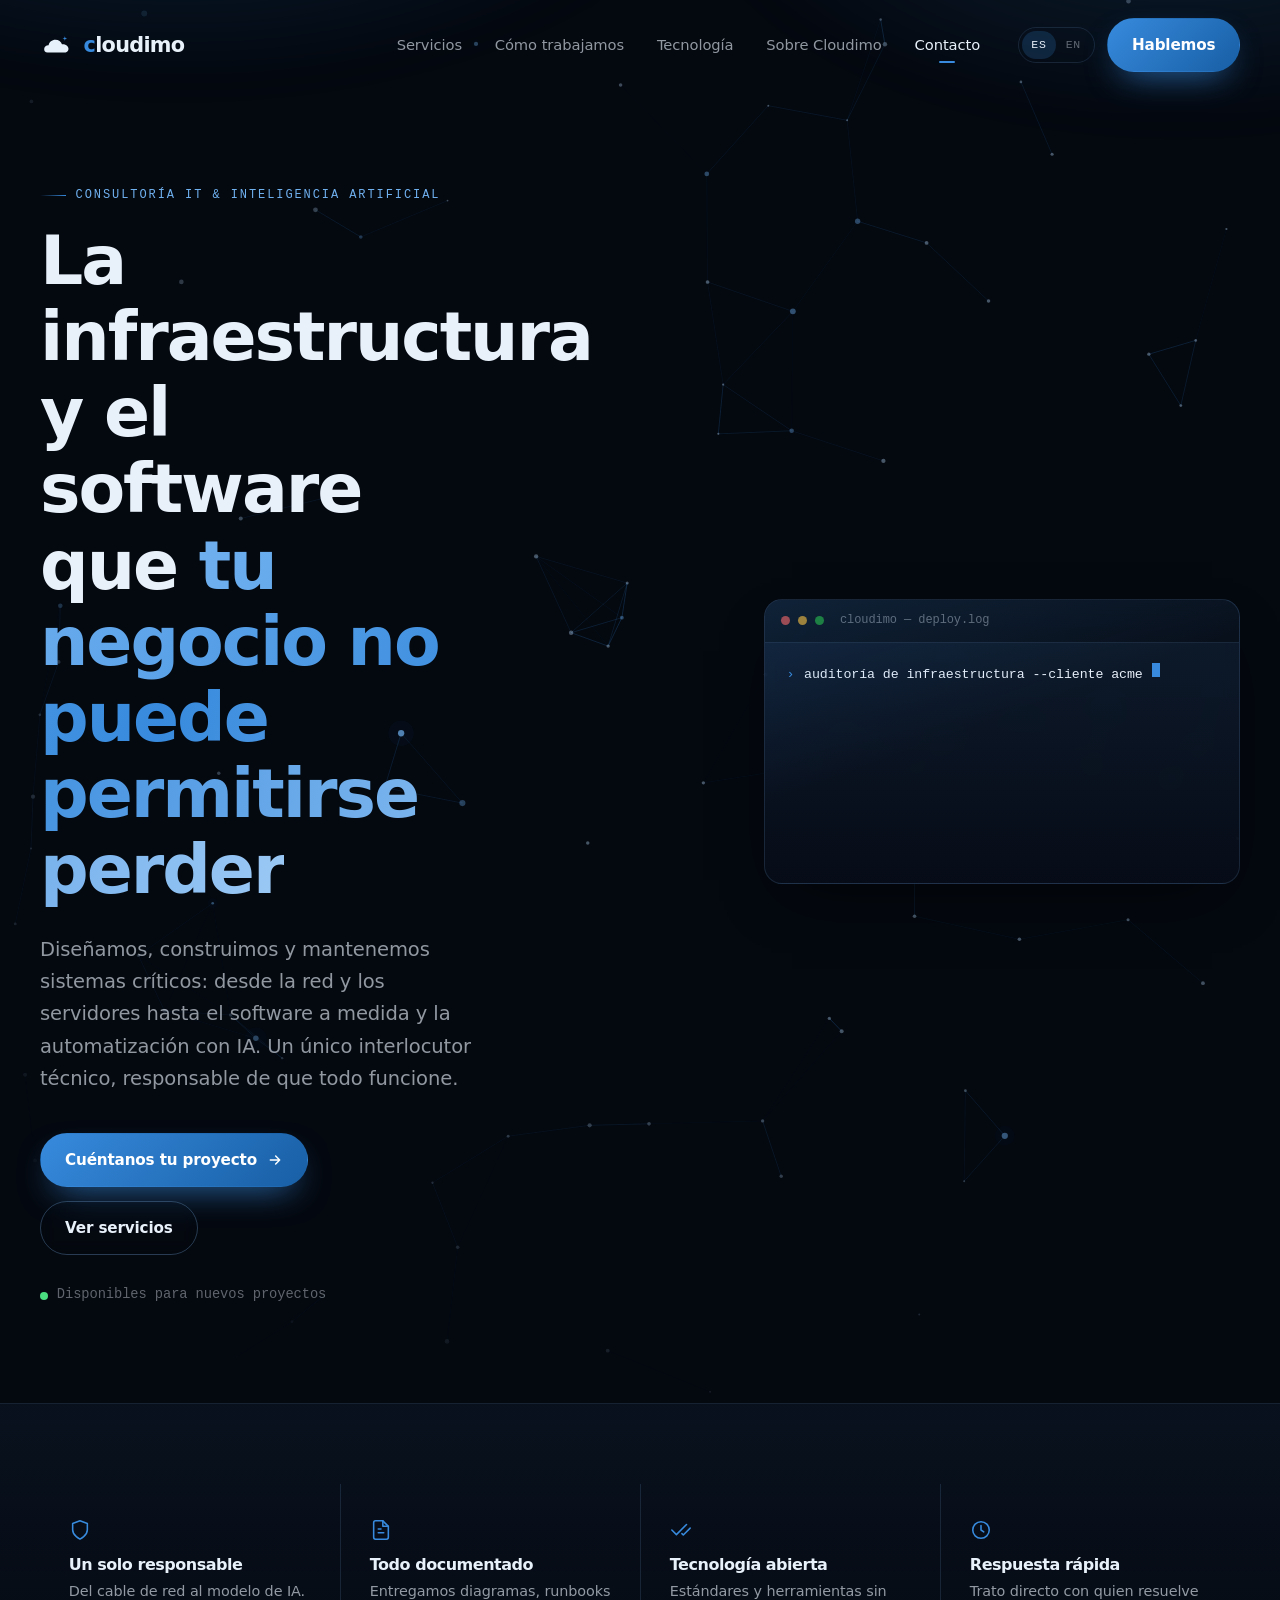
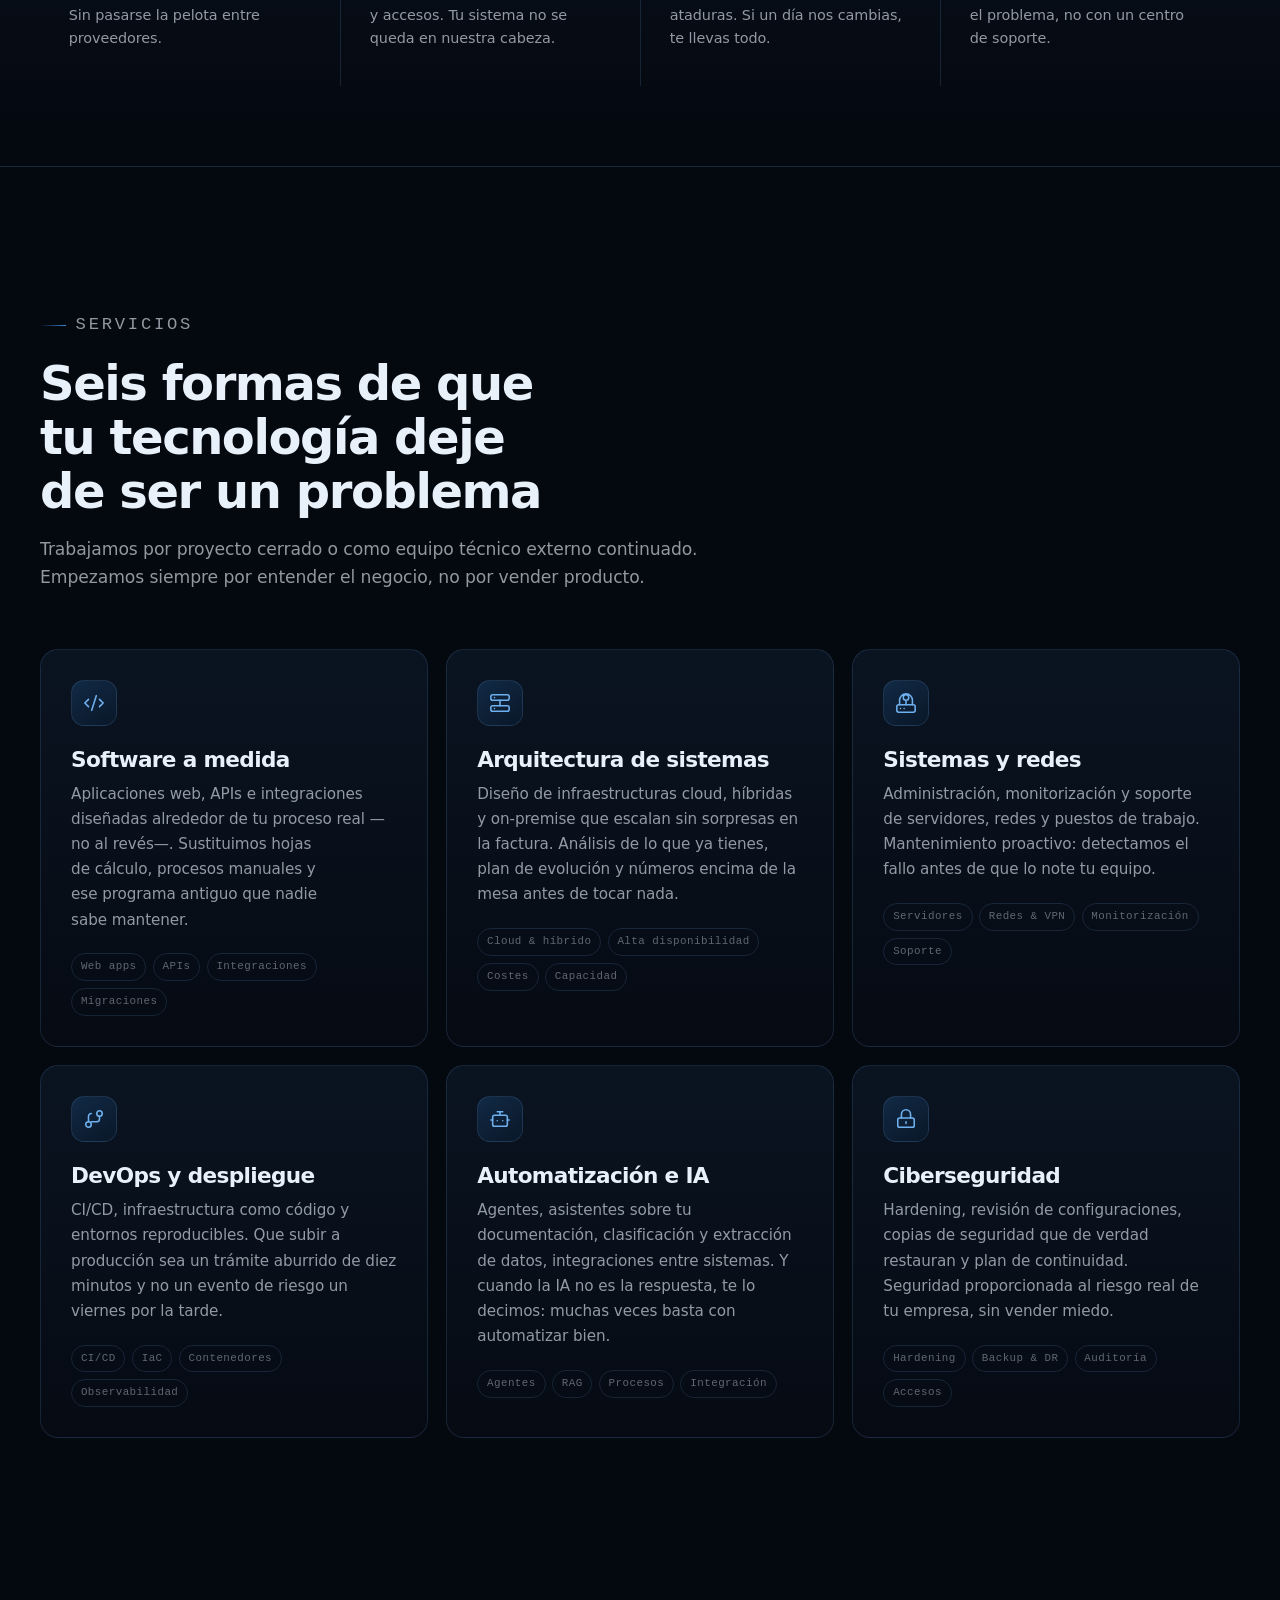
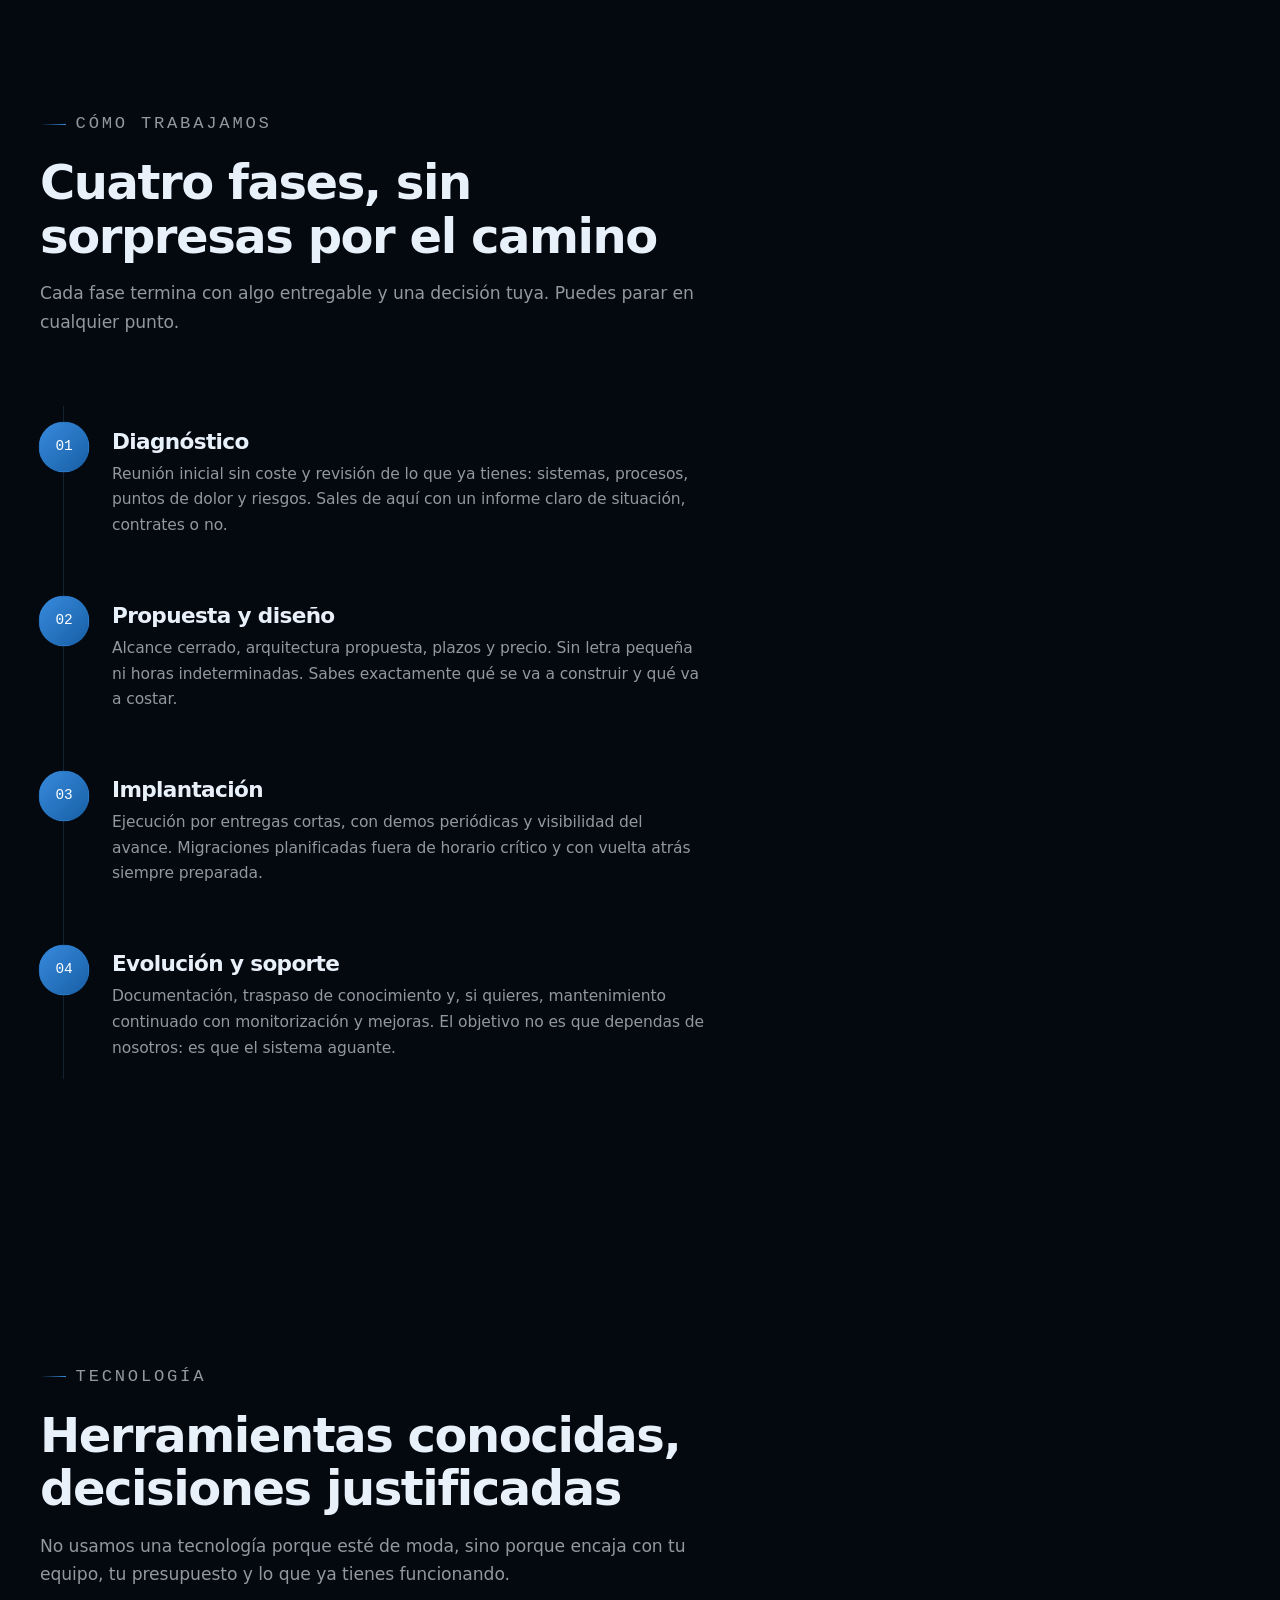
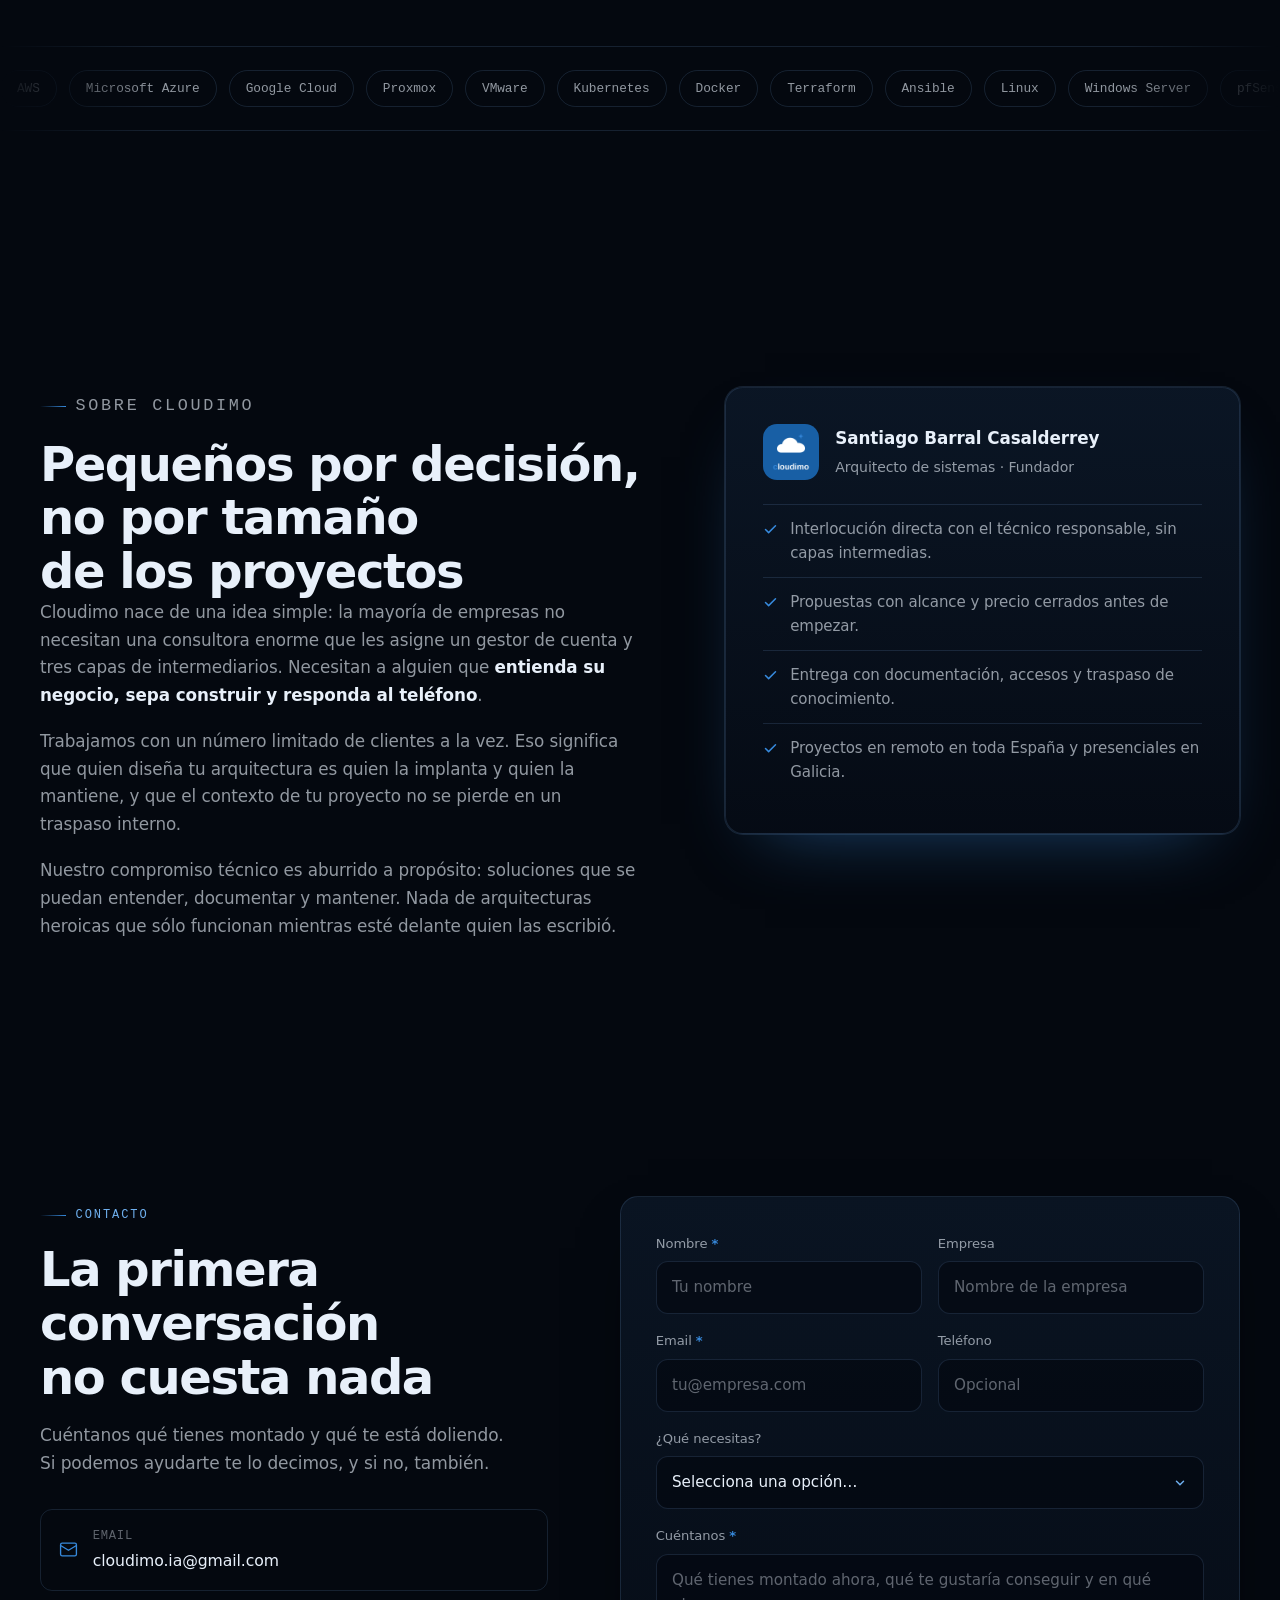
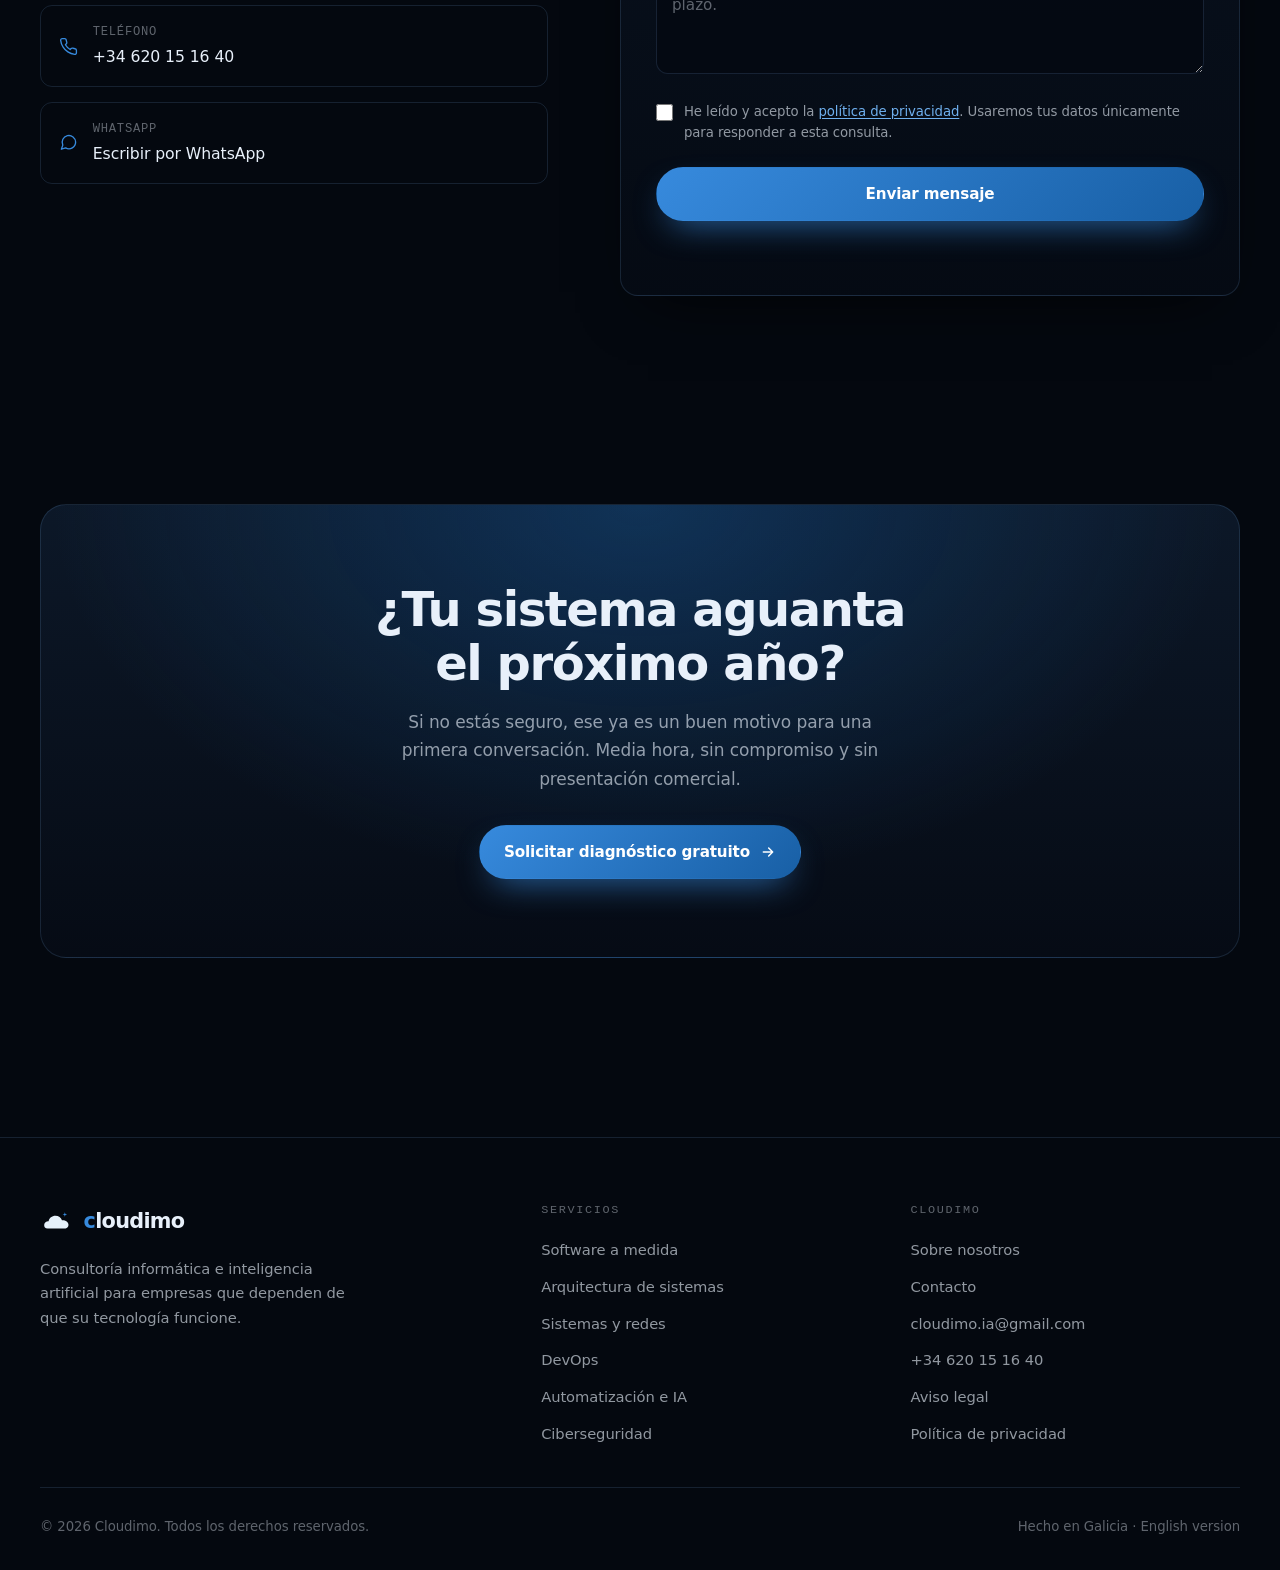
==== index.html @ f9970c46 "Sitio web de Cloudimo" ====
<!DOCTYPE html>
<html lang="es">
<head>
<meta charset="utf-8">
<meta name="viewport" content="width=device-width, initial-scale=1">
<title>Cloudimo — Consultoría IT e Inteligencia Artificial</title>
<meta name="description" content="Consultoría informática e IA: software a medida, arquitectura de sistemas, DevOps, mantenimiento de sistemas y redes, automatización y ciberseguridad. Proyectos llave en mano para empresas.">
<meta name="author" content="Cloudimo">
<meta name="theme-color" content="#04080F">
<link rel="canonical" href="https://cloudimo.es/">
<link rel="alternate" hreflang="es" href="https://cloudimo.es/">
<link rel="alternate" hreflang="en" href="https://cloudimo.es/en/">
<link rel="alternate" hreflang="x-default" href="https://cloudimo.es/">

<meta property="og:type" content="website">
<meta property="og:locale" content="es_ES">
<meta property="og:site_name" content="Cloudimo">
<meta property="og:title" content="Cloudimo — Consultoría IT e Inteligencia Artificial">
<meta property="og:description" content="Software a medida, arquitectura de sistemas, DevOps, redes, automatización con IA y ciberseguridad para empresas.">
<meta property="og:url" content="https://cloudimo.es/">
<meta property="og:image" content="https://cloudimo.es/assets/brand/png/cloudimo_badge_azul_1024.png">
<meta name="twitter:card" content="summary_large_image">

<link rel="icon" href="/favicon.ico" sizes="any">
<link rel="icon" href="/assets/brand/svg/cloudimo_icono_nube.svg" type="image/svg+xml">
<link rel="apple-touch-icon" href="/apple-touch-icon.png">
<link rel="manifest" href="/site.webmanifest">
<link rel="stylesheet" href="/assets/css/styles.css">
<script src="/assets/js/main.js" defer></script>

<script type="application/ld+json">
{
  "@context": "https://schema.org",
  "@type": "ProfessionalService",
  "name": "Cloudimo",
  "description": "Consultoría informática e inteligencia artificial: software a medida, arquitectura de sistemas, DevOps, mantenimiento de sistemas y redes, automatización y ciberseguridad.",
  "url": "https://cloudimo.es/",
  "logo": "https://cloudimo.es/assets/brand/png/cloudimo_badge_azul_1024.png",
  "image": "https://cloudimo.es/assets/brand/png/cloudimo_badge_azul_1024.png",
  "email": "cloudimo.ia@gmail.com",
  "telephone": "+34620151640",
  "areaServed": "ES",
  "availableLanguage": ["es", "en"],
  "founder": {
    "@type": "Person",
    "name": "Santiago Barral Casalderrey",
    "jobTitle": "Arquitecto de sistemas"
  },
  "knowsAbout": [
    "Arquitectura de sistemas", "Desarrollo de software a medida", "DevOps",
    "Administración de sistemas y redes", "Inteligencia artificial aplicada",
    "Automatización de procesos", "Ciberseguridad"
  ]
}
</script>
</head>

<body>
<a class="skip-link" href="#main">Saltar al contenido</a>

<header class="site-header">
  <div class="shell">
    <a class="brand" href="/" aria-label="Cloudimo — inicio">
      <span class="brand__mark" aria-hidden="true">
        <svg viewBox="-15 -25 130 90" xmlns="http://www.w3.org/2000/svg">
          <path d="M14,50 C5,50 0,43 1,35 C2,27 10,21 18,22 C20,10 31,1 44,1 C56,1 66,8 69,18 C82,17 94,25 94,36 C94,45 86,50 76,50 Z" fill="#E6F1FB"/>
          <polygon points="80,-13 82.12,-6.12 89,-4 82.12,-1.88 80,5 77.88,-1.88 71,-4 77.88,-6.12" fill="#378ADD"/>
        </svg>
      </span>
      <span class="brand__word"><span>c</span>loudimo</span>
    </a>

    <nav class="nav" id="nav" aria-label="Navegación principal">
      <ul class="nav__list">
        <li><a class="nav__link" href="#servicios">Servicios</a></li>
        <li><a class="nav__link" href="#proceso">Cómo trabajamos</a></li>
        <li><a class="nav__link" href="#tecnologia">Tecnología</a></li>
        <li><a class="nav__link" href="#sobre">Sobre Cloudimo</a></li>
        <li><a class="nav__link" href="#contacto">Contacto</a></li>
      </ul>
    </nav>

    <div class="header-actions">
      <div class="lang-switch" aria-label="Idioma">
        <a href="/" aria-current="true" hreflang="es">ES</a>
        <a href="/en/" hreflang="en">EN</a>
      </div>
      <a class="btn btn--primary" href="#contacto">Hablemos</a>
      <button class="nav-toggle" type="button" aria-expanded="false" aria-controls="nav" aria-label="Abrir menú">
        <span></span><span></span><span></span>
      </button>
    </div>
  </div>
</header>

<main id="main">

  <!-- ================= HERO ================= -->
  <section class="hero">
    <canvas class="hero__canvas" aria-hidden="true"></canvas>
    <div class="shell hero__grid">
      <div class="hero__copy reveal">
        <p class="eyebrow">Consultoría IT &amp; Inteligencia Artificial</p>
        <h1>La infraestructura y el software que <span class="grad">tu negocio no puede permitirse perder</span></h1>
        <p class="hero__lead">
          Diseñamos, construimos y mantenemos sistemas críticos: desde la red y los
          servidores hasta el software a medida y la automatización con IA. Un único
          interlocutor técnico, responsable de que todo funcione.
        </p>
        <div class="hero__cta">
          <a class="btn btn--primary" href="#contacto">
            Cuéntanos tu proyecto
            <svg class="arw" width="16" height="16" viewBox="0 0 24 24" fill="none" stroke="currentColor" stroke-width="2.2" stroke-linecap="round" stroke-linejoin="round" aria-hidden="true"><path d="M5 12h14M13 6l6 6-6 6"/></svg>
          </a>
          <a class="btn btn--ghost" href="#servicios">Ver servicios</a>
        </div>
        <p class="hero__note"><span class="pulse" aria-hidden="true"></span> Disponibles para nuevos proyectos</p>
      </div>

      <div class="console reveal" style="--d:140ms" aria-hidden="true">
        <div class="console__bar">
          <span class="console__dot"></span><span class="console__dot"></span><span class="console__dot"></span>
          <span class="console__title">cloudimo — deploy.log</span>
        </div>
        <div class="console__body"></div>
      </div>
      <template id="console-lines">
        <span data-type="cmd">auditoría de infraestructura --cliente acme</span>
        <span data-type="ok">27 incidencias detectadas · 9 críticas</span>
        <span data-type="cmd">terraform apply --entorno produccion</span>
        <span data-type="ok">infraestructura reproducible en 11 min</span>
        <span data-type="cmd">pipeline ci/cd + monitorización activa</span>
        <span data-type="ok">despliegues sin cortes de servicio</span>
        <span data-type="dim">backup verificado · alertas conectadas · documentado</span>
      </template>
    </div>
  </section>

  <!-- ================= BANDA DE VALOR ================= -->
  <section class="valuebar section--tight" aria-label="Cómo trabajamos">
    <div class="shell">
      <div class="valuebar__grid">
        <div class="valuebar__item reveal">
          <div class="valuebar__icon"><svg width="22" height="22" viewBox="0 0 24 24" fill="none" stroke="currentColor" stroke-width="1.7" stroke-linecap="round" stroke-linejoin="round" aria-hidden="true"><path d="M12 22s8-4 8-10V5l-8-3-8 3v7c0 6 8 10 8 10z"/></svg></div>
          <h3>Un solo responsable</h3>
          <p>Del cable de red al modelo de IA. Sin pasarse la pelota entre proveedores.</p>
        </div>
        <div class="valuebar__item reveal" style="--d:80ms">
          <div class="valuebar__icon"><svg width="22" height="22" viewBox="0 0 24 24" fill="none" stroke="currentColor" stroke-width="1.7" stroke-linecap="round" stroke-linejoin="round" aria-hidden="true"><path d="M14 2H6a2 2 0 0 0-2 2v16a2 2 0 0 0 2 2h12a2 2 0 0 0 2-2V8z"/><path d="M14 2v6h6M9 15h6M9 11h3"/></svg></div>
          <h3>Todo documentado</h3>
          <p>Entregamos diagramas, runbooks y accesos. Tu sistema no se queda en nuestra cabeza.</p>
        </div>
        <div class="valuebar__item reveal" style="--d:160ms">
          <div class="valuebar__icon"><svg width="22" height="22" viewBox="0 0 24 24" fill="none" stroke="currentColor" stroke-width="1.7" stroke-linecap="round" stroke-linejoin="round" aria-hidden="true"><path d="M18 6 7 17l-5-5"/><path d="m22 10-7.5 7.5L13 16"/></svg></div>
          <h3>Tecnología abierta</h3>
          <p>Estándares y herramientas sin ataduras. Si un día nos cambias, te llevas todo.</p>
        </div>
        <div class="valuebar__item reveal" style="--d:240ms">
          <div class="valuebar__icon"><svg width="22" height="22" viewBox="0 0 24 24" fill="none" stroke="currentColor" stroke-width="1.7" stroke-linecap="round" stroke-linejoin="round" aria-hidden="true"><circle cx="12" cy="12" r="9"/><path d="M12 7v5l3 2"/></svg></div>
          <h3>Respuesta rápida</h3>
          <p>Trato directo con quien resuelve el problema, no con un centro de soporte.</p>
        </div>
      </div>
    </div>
  </section>

  <!-- ================= SERVICIOS ================= -->
  <section class="section" id="servicios">
    <div class="shell">
      <div class="section-head reveal">
        <p class="eyebrow">Servicios</p>
        <h2>Seis formas de que tu tecnología deje de ser un problema</h2>
        <p>
          Trabajamos por proyecto cerrado o como equipo técnico externo continuado.
          Empezamos siempre por entender el negocio, no por vender producto.
        </p>
      </div>

      <div class="cards">
        <article class="card reveal">
          <div class="card__icon"><svg width="22" height="22" viewBox="0 0 24 24" fill="none" stroke="currentColor" stroke-width="1.7" stroke-linecap="round" stroke-linejoin="round" aria-hidden="true"><path d="m18 16 4-4-4-4M6 8l-4 4 4 4M14.5 4l-5 16"/></svg></div>
          <h3>Software a medida</h3>
          <p>
            Aplicaciones web, APIs e integraciones diseñadas alrededor de tu proceso real
            —no al revés—. Sustituimos hojas de cálculo, procesos manuales y ese programa
            antiguo que nadie sabe mantener.
          </p>
          <ul class="card__tags"><li>Web apps</li><li>APIs</li><li>Integraciones</li><li>Migraciones</li></ul>
        </article>

        <article class="card reveal" style="--d:70ms">
          <div class="card__icon"><svg width="22" height="22" viewBox="0 0 24 24" fill="none" stroke="currentColor" stroke-width="1.7" stroke-linecap="round" stroke-linejoin="round" aria-hidden="true"><rect x="2" y="3" width="20" height="6" rx="2"/><rect x="2" y="15" width="20" height="6" rx="2"/><path d="M6 6h.01M6 18h.01M12 9v6"/></svg></div>
          <h3>Arquitectura de sistemas</h3>
          <p>
            Diseño de infraestructuras cloud, híbridas y on-premise que escalan sin
            sorpresas en la factura. Análisis de lo que ya tienes, plan de evolución y
            números encima de la mesa antes de tocar nada.
          </p>
          <ul class="card__tags"><li>Cloud &amp; híbrido</li><li>Alta disponibilidad</li><li>Costes</li><li>Capacidad</li></ul>
        </article>

        <article class="card reveal" style="--d:140ms">
          <div class="card__icon"><svg width="22" height="22" viewBox="0 0 24 24" fill="none" stroke="currentColor" stroke-width="1.7" stroke-linecap="round" stroke-linejoin="round" aria-hidden="true"><rect x="2" y="14" width="20" height="8" rx="2"/><path d="M6 18h.01M10 18h.01"/><path d="M12 14V9m0 0a3 3 0 1 0 0-6 3 3 0 0 0 0 6zM5 14V9a7 7 0 0 1 14 0v5"/></svg></div>
          <h3>Sistemas y redes</h3>
          <p>
            Administración, monitorización y soporte de servidores, redes y puestos de
            trabajo. Mantenimiento proactivo: detectamos el fallo antes de que lo note
            tu equipo.
          </p>
          <ul class="card__tags"><li>Servidores</li><li>Redes &amp; VPN</li><li>Monitorización</li><li>Soporte</li></ul>
        </article>

        <article class="card reveal" style="--d:210ms">
          <div class="card__icon"><svg width="22" height="22" viewBox="0 0 24 24" fill="none" stroke="currentColor" stroke-width="1.7" stroke-linecap="round" stroke-linejoin="round" aria-hidden="true"><circle cx="18" cy="6" r="3"/><circle cx="6" cy="18" r="3"/><path d="M18 9v3a3 3 0 0 1-3 3H9M6 15V9a3 3 0 0 1 3-3"/></svg></div>
          <h3>DevOps y despliegue</h3>
          <p>
            CI/CD, infraestructura como código y entornos reproducibles. Que subir a
            producción sea un trámite aburrido de diez minutos y no un evento de riesgo
            un viernes por la tarde.
          </p>
          <ul class="card__tags"><li>CI/CD</li><li>IaC</li><li>Contenedores</li><li>Observabilidad</li></ul>
        </article>

        <article class="card reveal" style="--d:280ms">
          <div class="card__icon"><svg width="22" height="22" viewBox="0 0 24 24" fill="none" stroke="currentColor" stroke-width="1.7" stroke-linecap="round" stroke-linejoin="round" aria-hidden="true"><rect x="4" y="8" width="16" height="12" rx="2"/><path d="M12 8V4M9 4h6M9 14h.01M15 14h.01M2 13h2M20 13h2"/></svg></div>
          <h3>Automatización e IA</h3>
          <p>
            Agentes, asistentes sobre tu documentación, clasificación y extracción de
            datos, integraciones entre sistemas. Y cuando la IA no es la respuesta, te lo
            decimos: muchas veces basta con automatizar bien.
          </p>
          <ul class="card__tags"><li>Agentes</li><li>RAG</li><li>Procesos</li><li>Integración</li></ul>
        </article>

        <article class="card reveal" style="--d:350ms">
          <div class="card__icon"><svg width="22" height="22" viewBox="0 0 24 24" fill="none" stroke="currentColor" stroke-width="1.7" stroke-linecap="round" stroke-linejoin="round" aria-hidden="true"><rect x="3" y="11" width="18" height="10" rx="2"/><path d="M7 11V7a5 5 0 0 1 10 0v4M12 15v2"/></svg></div>
          <h3>Ciberseguridad</h3>
          <p>
            Hardening, revisión de configuraciones, copias de seguridad que de verdad
            restauran y plan de continuidad. Seguridad proporcionada al riesgo real de tu
            empresa, sin vender miedo.
          </p>
          <ul class="card__tags"><li>Hardening</li><li>Backup &amp; DR</li><li>Auditoría</li><li>Accesos</li></ul>
        </article>
      </div>
    </div>
  </section>

  <!-- ================= PROCESO ================= -->
  <section class="section" id="proceso">
    <div class="shell">
      <div class="section-head reveal">
        <p class="eyebrow">Cómo trabajamos</p>
        <h2>Cuatro fases, sin sorpresas por el camino</h2>
        <p>Cada fase termina con algo entregable y una decisión tuya. Puedes parar en cualquier punto.</p>
      </div>

      <div class="process">
        <div class="process__line" aria-hidden="true"></div>

        <div class="step">
          <div class="step__num">01</div>
          <div class="step__body">
            <h3>Diagnóstico</h3>
            <p>
              Reunión inicial sin coste y revisión de lo que ya tienes: sistemas, procesos,
              puntos de dolor y riesgos. Sales de aquí con un informe claro de situación,
              contrates o no.
            </p>
          </div>
        </div>

        <div class="step">
          <div class="step__num">02</div>
          <div class="step__body">
            <h3>Propuesta y diseño</h3>
            <p>
              Alcance cerrado, arquitectura propuesta, plazos y precio. Sin letra pequeña
              ni horas indeterminadas. Sabes exactamente qué se va a construir y qué va
              a costar.
            </p>
          </div>
        </div>

        <div class="step">
          <div class="step__num">03</div>
          <div class="step__body">
            <h3>Implantación</h3>
            <p>
              Ejecución por entregas cortas, con demos periódicas y visibilidad del avance.
              Migraciones planificadas fuera de horario crítico y con vuelta atrás
              siempre preparada.
            </p>
          </div>
        </div>

        <div class="step">
          <div class="step__num">04</div>
          <div class="step__body">
            <h3>Evolución y soporte</h3>
            <p>
              Documentación, traspaso de conocimiento y, si quieres, mantenimiento continuado
              con monitorización y mejoras. El objetivo no es que dependas de nosotros: es
              que el sistema aguante.
            </p>
          </div>
        </div>
      </div>
    </div>
  </section>

  <!-- ================= TECNOLOGÍA ================= -->
  <section class="section" id="tecnologia">
    <div class="shell">
      <div class="section-head reveal">
        <p class="eyebrow">Tecnología</p>
        <h2>Herramientas conocidas, decisiones justificadas</h2>
        <p>
          No usamos una tecnología porque esté de moda, sino porque encaja con tu equipo,
          tu presupuesto y lo que ya tienes funcionando.
        </p>
      </div>
    </div>

    <div class="marquee reveal" aria-label="Tecnologías con las que trabajamos">
      <div class="marquee__track">
        <span class="marquee__item">AWS</span>
        <span class="marquee__item">Microsoft Azure</span>
        <span class="marquee__item">Google Cloud</span>
        <span class="marquee__item">Proxmox</span>
        <span class="marquee__item">VMware</span>
        <span class="marquee__item">Kubernetes</span>
        <span class="marquee__item">Docker</span>
        <span class="marquee__item">Terraform</span>
        <span class="marquee__item">Ansible</span>
        <span class="marquee__item">Linux</span>
        <span class="marquee__item">Windows Server</span>
        <span class="marquee__item">pfSense</span>
        <span class="marquee__item">Zabbix</span>
        <span class="marquee__item">Grafana</span>
        <span class="marquee__item">Prometheus</span>
        <span class="marquee__item">PostgreSQL</span>
        <span class="marquee__item">Python</span>
        <span class="marquee__item">TypeScript</span>
        <span class="marquee__item">Node.js</span>
        <span class="marquee__item">.NET</span>
        <span class="marquee__item">GitHub Actions</span>
        <span class="marquee__item">GitLab CI</span>
        <span class="marquee__item">Claude</span>
        <span class="marquee__item">n8n</span>
        <span class="marquee__item">Veeam</span>
      </div>
    </div>
  </section>

  <!-- ================= SOBRE ================= -->
  <section class="section" id="sobre">
    <div class="shell about__grid">
      <div class="about__body reveal">
        <p class="eyebrow">Sobre Cloudimo</p>
        <h2>Pequeños por decisión, no por tamaño de los proyectos</h2>
        <p>
          Cloudimo nace de una idea simple: la mayoría de empresas no necesitan una
          consultora enorme que les asigne un gestor de cuenta y tres capas de
          intermediarios. Necesitan a alguien que <strong>entienda su negocio, sepa
          construir y responda al teléfono</strong>.
        </p>
        <p>
          Trabajamos con un número limitado de clientes a la vez. Eso significa que quien
          diseña tu arquitectura es quien la implanta y quien la mantiene, y que el
          contexto de tu proyecto no se pierde en un traspaso interno.
        </p>
        <p>
          Nuestro compromiso técnico es aburrido a propósito: soluciones que se puedan
          entender, documentar y mantener. Nada de arquitecturas heroicas que sólo funcionan
          mientras esté delante quien las escribió.
        </p>
      </div>

      <aside class="about__panel reveal" style="--d:120ms">
        <div class="person">
          <img src="/assets/brand/png/cloudimo_badge_azul_1024.png" alt="" width="56" height="56" loading="lazy">
          <div>
            <strong>Santiago Barral Casalderrey</strong>
            <span>Arquitecto de sistemas · Fundador</span>
          </div>
        </div>
        <ul class="factlist">
          <li>
            <svg width="15" height="15" viewBox="0 0 24 24" fill="none" stroke="currentColor" stroke-width="2.4" stroke-linecap="round" stroke-linejoin="round" aria-hidden="true"><path d="M20 6 9 17l-5-5"/></svg>
            Interlocución directa con el técnico responsable, sin capas intermedias.
          </li>
          <li>
            <svg width="15" height="15" viewBox="0 0 24 24" fill="none" stroke="currentColor" stroke-width="2.4" stroke-linecap="round" stroke-linejoin="round" aria-hidden="true"><path d="M20 6 9 17l-5-5"/></svg>
            Propuestas con alcance y precio cerrados antes de empezar.
          </li>
          <li>
            <svg width="15" height="15" viewBox="0 0 24 24" fill="none" stroke="currentColor" stroke-width="2.4" stroke-linecap="round" stroke-linejoin="round" aria-hidden="true"><path d="M20 6 9 17l-5-5"/></svg>
            Entrega con documentación, accesos y traspaso de conocimiento.
          </li>
          <li>
            <svg width="15" height="15" viewBox="0 0 24 24" fill="none" stroke="currentColor" stroke-width="2.4" stroke-linecap="round" stroke-linejoin="round" aria-hidden="true"><path d="M20 6 9 17l-5-5"/></svg>
            Proyectos en remoto en toda España y presenciales en Galicia.
          </li>
        </ul>
      </aside>
    </div>
  </section>

  <!-- ================= CONTACTO ================= -->
  <section class="section" id="contacto">
    <div class="shell contact__grid">
      <div class="reveal">
        <p class="eyebrow">Contacto</p>
        <h2>La primera conversación no cuesta nada</h2>
        <p style="color:var(--text-muted); margin-top:1rem; max-width:44ch;">
          Cuéntanos qué tienes montado y qué te está doliendo. Si podemos ayudarte te lo
          decimos, y si no, también.
        </p>

        <div class="contact-direct">
          <a href="mailto:cloudimo.ia@gmail.com">
            <svg width="19" height="19" viewBox="0 0 24 24" fill="none" stroke="currentColor" stroke-width="1.7" stroke-linecap="round" stroke-linejoin="round" aria-hidden="true"><rect x="2" y="4" width="20" height="16" rx="2"/><path d="m2 7 10 6 10-6"/></svg>
            <div><span>Email</span><strong>cloudimo.ia@gmail.com</strong></div>
          </a>
          <a href="tel:+34620151640">
            <svg width="19" height="19" viewBox="0 0 24 24" fill="none" stroke="currentColor" stroke-width="1.7" stroke-linecap="round" stroke-linejoin="round" aria-hidden="true"><path d="M22 16.9v3a2 2 0 0 1-2.2 2 19.8 19.8 0 0 1-8.6-3.1 19.5 19.5 0 0 1-6-6A19.8 19.8 0 0 1 2.1 4.2 2 2 0 0 1 4.1 2h3a2 2 0 0 1 2 1.7c.1 1 .4 1.9.7 2.8a2 2 0 0 1-.5 2.1L8.1 9.8a16 16 0 0 0 6 6l1.2-1.2a2 2 0 0 1 2.1-.5c.9.3 1.8.6 2.8.7a2 2 0 0 1 1.8 2.1z"/></svg>
            <div><span>Teléfono</span><strong>+34 620 15 16 40</strong></div>
          </a>
          <a href="https://wa.me/34620151640" target="_blank" rel="noopener">
            <svg width="19" height="19" viewBox="0 0 24 24" fill="none" stroke="currentColor" stroke-width="1.7" stroke-linecap="round" stroke-linejoin="round" aria-hidden="true"><path d="M21 11.5a8.4 8.4 0 0 1-12.6 7.3L3 20.5l1.8-5.2A8.5 8.5 0 1 1 21 11.5z"/></svg>
            <div><span>WhatsApp</span><strong>Escribir por WhatsApp</strong></div>
          </a>
        </div>
      </div>

      <!-- Sustituye TU_ID_DE_FORMSPREE por el identificador de tu formulario -->
      <form class="form reveal" id="contact-form" style="--d:120ms"
            action="https://formspree.io/f/xyegkjjp" method="POST">
        <div class="form__row">
          <label class="field">
            <span>Nombre <b class="req">*</b></span>
            <input type="text" name="nombre" required autocomplete="name" placeholder="Tu nombre">
          </label>
          <label class="field">
            <span>Empresa</span>
            <input type="text" name="empresa" autocomplete="organization" placeholder="Nombre de la empresa">
          </label>
        </div>

        <div class="form__row">
          <label class="field">
            <span>Email <b class="req">*</b></span>
            <input type="email" name="email" required autocomplete="email" placeholder="tu@empresa.com">
          </label>
          <label class="field">
            <span>Teléfono</span>
            <input type="tel" name="telefono" autocomplete="tel" placeholder="Opcional">
          </label>
        </div>

        <label class="field">
          <span>¿Qué necesitas?</span>
          <select name="servicio">
            <option value="">Selecciona una opción…</option>
            <option>Software a medida</option>
            <option>Arquitectura de sistemas</option>
            <option>Mantenimiento de sistemas y redes</option>
            <option>DevOps y despliegue</option>
            <option>Automatización e IA</option>
            <option>Ciberseguridad</option>
            <option>Aún no lo tengo claro</option>
          </select>
        </label>

        <label class="field">
          <span>Cuéntanos <b class="req">*</b></span>
          <textarea name="mensaje" required placeholder="Qué tienes montado ahora, qué te gustaría conseguir y en qué plazo."></textarea>
        </label>

        <input class="hp" type="text" name="_gotcha" tabindex="-1" autocomplete="off" aria-hidden="true">

        <label class="consent">
          <input type="checkbox" name="consentimiento" required>
          <span>He leído y acepto la <a href="/legal/privacidad.html">política de privacidad</a>. Usaremos tus datos únicamente para responder a esta consulta.</span>
        </label>

        <button class="btn btn--primary btn--block" type="submit">Enviar mensaje</button>
        <p class="form__status" role="status" aria-live="polite"></p>
      </form>
    </div>
  </section>

  <!-- ================= CTA FINAL ================= -->
  <section class="section section--tight">
    <div class="shell">
      <div class="cta-band reveal">
        <h2>¿Tu sistema aguanta el próximo año?</h2>
        <p>
          Si no estás seguro, ese ya es un buen motivo para una primera conversación.
          Media hora, sin compromiso y sin presentación comercial.
        </p>
        <a class="btn btn--primary" href="#contacto">
          Solicitar diagnóstico gratuito
          <svg class="arw" width="16" height="16" viewBox="0 0 24 24" fill="none" stroke="currentColor" stroke-width="2.2" stroke-linecap="round" stroke-linejoin="round" aria-hidden="true"><path d="M5 12h14M13 6l6 6-6 6"/></svg>
        </a>
      </div>
    </div>
  </section>

</main>

<footer class="site-footer footer">
  <div class="shell">
    <div class="footer__grid">
      <div class="footer__about">
        <a class="brand" href="/">
          <span class="brand__mark" aria-hidden="true">
            <svg viewBox="-15 -25 130 90" xmlns="http://www.w3.org/2000/svg">
              <path d="M14,50 C5,50 0,43 1,35 C2,27 10,21 18,22 C20,10 31,1 44,1 C56,1 66,8 69,18 C82,17 94,25 94,36 C94,45 86,50 76,50 Z" fill="#E6F1FB"/>
              <polygon points="80,-13 82.12,-6.12 89,-4 82.12,-1.88 80,5 77.88,-1.88 71,-4 77.88,-6.12" fill="#378ADD"/>
            </svg>
          </span>
          <span class="brand__word"><span>c</span>loudimo</span>
        </a>
        <p>Consultoría informática e inteligencia artificial para empresas que dependen de que su tecnología funcione.</p>
      </div>

      <div>
        <h4>Servicios</h4>
        <ul class="footer__links">
          <li><a href="#servicios">Software a medida</a></li>
          <li><a href="#servicios">Arquitectura de sistemas</a></li>
          <li><a href="#servicios">Sistemas y redes</a></li>
          <li><a href="#servicios">DevOps</a></li>
          <li><a href="#servicios">Automatización e IA</a></li>
          <li><a href="#servicios">Ciberseguridad</a></li>
        </ul>
      </div>

      <div>
        <h4>Cloudimo</h4>
        <ul class="footer__links">
          <li><a href="#sobre">Sobre nosotros</a></li>
          <li><a href="#contacto">Contacto</a></li>
          <li><a href="mailto:cloudimo.ia@gmail.com">cloudimo.ia@gmail.com</a></li>
          <li><a href="tel:+34620151640">+34 620 15 16 40</a></li>
          <li><a href="/legal/aviso-legal.html">Aviso legal</a></li>
          <li><a href="/legal/privacidad.html">Política de privacidad</a></li>
        </ul>
      </div>
    </div>

    <div class="footer__bottom">
      <p>© <span data-year></span> Cloudimo. Todos los derechos reservados.</p>
      <p>Hecho en Galicia · <a href="/en/" hreflang="en">English version</a></p>
    </div>
  </div>
</footer>

<button class="to-top" type="button" aria-label="Volver arriba">
  <svg width="18" height="18" viewBox="0 0 24 24" fill="none" stroke="currentColor" stroke-width="2.2" stroke-linecap="round" stroke-linejoin="round" aria-hidden="true"><path d="M12 19V5M5 12l7-7 7 7"/></svg>
</button>

</body>
</html>
---- assets/css/styles.css ----
/* ==========================================================================
   Cloudimo — hoja de estilos principal
   Paleta de marca: #185FA5 (azul principal) · #378ADD (acento)
                    #E6F1FB (claro)          · #0B0B0B (tinta)
   ========================================================================== */

/* --- Reset --------------------------------------------------------------- */
*, *::before, *::after { box-sizing: border-box; }
* { margin: 0; }
html { -webkit-text-size-adjust: 100%; }
img, svg, video { display: block; max-width: 100%; height: auto; }
input, button, textarea, select { font: inherit; color: inherit; }
button { background: none; border: 0; cursor: pointer; }
a { color: inherit; text-decoration: none; }
ul, ol { list-style: none; padding: 0; }

/* --- Tokens -------------------------------------------------------------- */
:root {
  --brand:        #185FA5;
  --brand-deep:   #0F3F70;
  --accent:       #378ADD;
  --accent-soft:  #6FB0EF;
  --light:        #E6F1FB;

  --ink:          #04080F;
  --surface-1:    #070D18;
  --surface-2:    #0B1524;
  --surface-3:    #101F33;

  --text:         #E8F0FA;
  --text-muted:   rgba(232, 240, 250, 0.62);
  --text-faint:   rgba(232, 240, 250, 0.40);

  --line:         rgba(120, 170, 225, 0.16);
  --line-strong:  rgba(120, 170, 225, 0.32);

  --font-sans: "Segoe UI Variable Display", "Segoe UI", system-ui, -apple-system,
               "Inter", "Helvetica Neue", Arial, sans-serif;
  --font-mono: "Cascadia Code", "Cascadia Mono", ui-monospace, "SF Mono",
               Consolas, "Liberation Mono", monospace;

  --shell: 1200px;
  --gutter: clamp(1.25rem, 4vw, 2.5rem);
  --radius: 18px;
  --radius-sm: 12px;

  --ease: cubic-bezier(0.22, 1, 0.36, 1);
  --shadow: 0 24px 60px -28px rgba(0, 0, 0, 0.85);
  --glow: 0 0 0 1px var(--line), 0 30px 70px -40px rgba(55, 138, 221, 0.55);
}

/* --- Base ---------------------------------------------------------------- */
html { scroll-behavior: smooth; scroll-padding-top: 6rem; }

body {
  background: var(--ink);
  color: var(--text);
  font-family: var(--font-sans);
  font-size: clamp(1rem, 0.96rem + 0.2vw, 1.0625rem);
  line-height: 1.65;
  letter-spacing: -0.005em;
  -webkit-font-smoothing: antialiased;
  overflow-x: hidden;
}

/* Halo de fondo que acompaña a toda la página */
body::before {
  content: "";
  position: fixed;
  inset: -20% -10% auto -10%;
  height: 70vh;
  background:
    radial-gradient(50% 60% at 20% 0%, rgba(24, 95, 165, 0.30), transparent 70%),
    radial-gradient(45% 55% at 85% 10%, rgba(55, 138, 221, 0.18), transparent 70%);
  filter: blur(20px);
  pointer-events: none;
  z-index: 0;
}

h1, h2, h3, h4 { line-height: 1.12; letter-spacing: -0.03em; font-weight: 600; text-wrap: balance; }
h1 { font-size: clamp(2.4rem, 1.6rem + 3.6vw, 4.25rem); font-weight: 700; }
h2 { font-size: clamp(1.9rem, 1.4rem + 2.1vw, 3rem); }
h3 { font-size: clamp(1.15rem, 1.06rem + 0.4vw, 1.35rem); }
p  { text-wrap: pretty; }

::selection { background: var(--accent); color: #04080F; }

:focus-visible {
  outline: 2px solid var(--accent-soft);
  outline-offset: 3px;
  border-radius: 4px;
}

/* --- Utilidades de layout ------------------------------------------------ */
.shell {
  width: min(100% - var(--gutter) * 2, var(--shell));
  margin-inline: auto;
}

.section {
  position: relative;
  z-index: 1;
  padding-block: clamp(4.5rem, 3rem + 7vw, 8rem);
}
.section--tight { padding-block: clamp(3rem, 2rem + 4vw, 5rem); }

.section-head { max-width: 62ch; margin-bottom: clamp(2.5rem, 2rem + 2vw, 4rem); }
.section-head p { color: var(--text-muted); margin-top: 1rem; font-size: 1.075rem; }

.eyebrow {
  display: inline-flex;
  align-items: center;
  gap: 0.6rem;
  font-family: var(--font-mono);
  font-size: 0.75rem;
  letter-spacing: 0.16em;
  text-transform: uppercase;
  color: var(--accent-soft);
  margin-bottom: 1.1rem;
}
.eyebrow::before {
  content: "";
  width: 26px;
  height: 1px;
  background: linear-gradient(90deg, transparent, var(--accent));
}

.skip-link {
  position: absolute;
  left: 1rem;
  top: -100px;
  z-index: 200;
  padding: 0.7rem 1.1rem;
  background: var(--accent);
  color: #04080F;
  border-radius: 8px;
  font-weight: 600;
  transition: top 0.2s var(--ease);
}
.skip-link:focus-visible { top: 1rem; }

.sr-only {
  position: absolute; width: 1px; height: 1px;
  padding: 0; margin: -1px; overflow: hidden;
  clip: rect(0 0 0 0); white-space: nowrap; border: 0;
}

/* --- Botones ------------------------------------------------------------- */
.btn {
  --btn-bg: transparent;
  display: inline-flex;
  align-items: center;
  justify-content: center;
  gap: 0.6rem;
  padding: 0.85rem 1.5rem;
  border-radius: 999px;
  font-size: 0.95rem;
  font-weight: 600;
  letter-spacing: -0.01em;
  background: var(--btn-bg);
  border: 1px solid transparent;
  transition: transform 0.25s var(--ease), box-shadow 0.25s var(--ease),
              background-color 0.25s var(--ease), border-color 0.25s var(--ease);
  will-change: transform;
}
.btn:hover { transform: translateY(-2px); }
.btn:active { transform: translateY(0); }

.btn--primary {
  --btn-bg: linear-gradient(135deg, var(--accent), var(--brand));
  color: #fff;
  box-shadow: 0 14px 34px -14px rgba(55, 138, 221, 0.85);
}
.btn--primary:hover { box-shadow: 0 20px 44px -14px rgba(55, 138, 221, 0.95); }

.btn--ghost {
  border-color: var(--line-strong);
  color: var(--text);
  backdrop-filter: blur(8px);
}
.btn--ghost:hover { border-color: var(--accent); background: rgba(55, 138, 221, 0.10); }

.btn--block { width: 100%; }

.btn .arw { transition: transform 0.25s var(--ease); }
.btn:hover .arw { transform: translateX(3px); }

/* --- Cabecera ------------------------------------------------------------ */
.site-header {
  position: fixed;
  inset: 0 0 auto 0;
  z-index: 100;
  padding-block: 1.1rem;
  transition: padding 0.3s var(--ease), background-color 0.3s var(--ease),
              border-color 0.3s var(--ease), backdrop-filter 0.3s var(--ease);
  border-bottom: 1px solid transparent;
}
.site-header.is-stuck {
  padding-block: 0.65rem;
  background: rgba(4, 8, 15, 0.78);
  backdrop-filter: blur(14px) saturate(140%);
  border-bottom-color: var(--line);
}
.site-header .shell {
  display: flex;
  align-items: center;
  gap: 1.5rem;
}

.brand { display: inline-flex; align-items: center; gap: 0.6rem; flex-shrink: 0; }
.brand__mark {
  width: 34px; height: 34px;
  display: grid; place-items: center;
  transition: transform 0.4s var(--ease);
}
.brand:hover .brand__mark { transform: translateY(-2px) rotate(-4deg); }
.brand__mark svg { width: 100%; height: auto; overflow: visible; }
.brand__word {
  font-size: 1.3rem;
  font-weight: 600;
  letter-spacing: -0.035em;
}
.brand__word span { color: var(--accent); }

.nav { margin-left: auto; }
.nav__list { display: flex; align-items: center; gap: 0.35rem; }
.nav__link {
  position: relative;
  display: block;
  padding: 0.5rem 0.85rem;
  font-size: 0.92rem;
  color: var(--text-muted);
  border-radius: 999px;
  transition: color 0.2s var(--ease), background-color 0.2s var(--ease);
}
.nav__link:hover { color: var(--text); background: rgba(120, 170, 225, 0.08); }
.nav__link.is-active { color: var(--text); }
.nav__link.is-active::after {
  content: "";
  position: absolute;
  left: 50%; bottom: 2px;
  width: 16px; height: 2px;
  transform: translateX(-50%);
  background: var(--accent);
  border-radius: 2px;
}

.header-actions { display: flex; align-items: center; gap: 0.75rem; }

.lang-switch {
  display: inline-flex;
  padding: 3px;
  border: 1px solid var(--line);
  border-radius: 999px;
  font-family: var(--font-mono);
  font-size: 0.72rem;
  letter-spacing: 0.06em;
}
.lang-switch a {
  padding: 0.28rem 0.6rem;
  border-radius: 999px;
  color: var(--text-faint);
  transition: color 0.2s var(--ease), background-color 0.2s var(--ease);
}
.lang-switch a:hover { color: var(--text); }
.lang-switch a[aria-current="true"] { background: rgba(55, 138, 221, 0.20); color: var(--text); }

.nav-toggle {
  display: none;
  width: 42px; height: 42px;
  border: 1px solid var(--line);
  border-radius: 12px;
  place-items: center;
}
.nav-toggle span {
  display: block;
  width: 18px; height: 1.5px;
  background: var(--text);
  border-radius: 2px;
  transition: transform 0.3s var(--ease), opacity 0.2s var(--ease);
}
.nav-toggle span + span { margin-top: 5px; }
.nav-toggle[aria-expanded="true"] span:nth-child(1) { transform: translateY(6.5px) rotate(45deg); }
.nav-toggle[aria-expanded="true"] span:nth-child(2) { opacity: 0; }
.nav-toggle[aria-expanded="true"] span:nth-child(3) { transform: translateY(-6.5px) rotate(-45deg); }

/* --- Hero ---------------------------------------------------------------- */
.hero {
  position: relative;
  z-index: 1;
  min-height: min(100svh, 900px);
  display: flex;
  align-items: center;
  padding-block: clamp(8rem, 6rem + 8vw, 11rem) clamp(4rem, 3rem + 4vw, 6rem);
  overflow: hidden;
}
.hero__canvas {
  position: absolute;
  inset: 0;
  width: 100%; height: 100%;
  z-index: -1;
  opacity: 0.85;
  mask-image: radial-gradient(120% 90% at 70% 40%, #000 35%, transparent 78%);
}
.hero__grid {
  display: grid;
  grid-template-columns: minmax(0, 1.15fr) minmax(0, 0.85fr);
  gap: clamp(2.5rem, 2rem + 4vw, 5rem);
  align-items: center;
}
.hero__copy { max-width: 40ch; }
.hero h1 .grad {
  background: linear-gradient(105deg, var(--accent-soft), var(--accent) 45%, #9CC9F5);
  -webkit-background-clip: text;
  background-clip: text;
  color: transparent;
}
.hero__lead {
  margin-top: 1.6rem;
  font-size: clamp(1.05rem, 1rem + 0.35vw, 1.22rem);
  color: var(--text-muted);
  max-width: 46ch;
}
.hero__cta {
  display: flex;
  flex-wrap: wrap;
  gap: 0.85rem;
  margin-top: 2.4rem;
}
.hero__note {
  display: flex; align-items: center; gap: 0.55rem;
  margin-top: 1.8rem;
  font-size: 0.86rem;
  color: var(--text-faint);
  font-family: var(--font-mono);
}
.pulse {
  width: 8px; height: 8px;
  border-radius: 50%;
  background: #4ADE80;
  box-shadow: 0 0 0 0 rgba(74, 222, 128, 0.6);
  animation: pulse 2.4s infinite;
}
@keyframes pulse {
  70%  { box-shadow: 0 0 0 10px rgba(74, 222, 128, 0); }
  100% { box-shadow: 0 0 0 0 rgba(74, 222, 128, 0); }
}

/* Panel de "consola" del hero */
.console {
  position: relative;
  border: 1px solid var(--line);
  border-radius: var(--radius);
  background: linear-gradient(180deg, rgba(16, 31, 51, 0.86), rgba(7, 13, 24, 0.92));
  box-shadow: var(--shadow);
  overflow: hidden;
  backdrop-filter: blur(10px);
}
.console::after {
  content: "";
  position: absolute; inset: 0;
  background: linear-gradient(160deg, rgba(55, 138, 221, 0.14), transparent 45%);
  pointer-events: none;
}
.console__bar {
  display: flex; align-items: center; gap: 0.5rem;
  padding: 0.7rem 1rem;
  border-bottom: 1px solid var(--line);
  background: rgba(4, 8, 15, 0.5);
}
.console__dot { width: 9px; height: 9px; border-radius: 50%; background: var(--line-strong); }
.console__dot:first-child { background: rgba(255, 95, 86, 0.65); }
.console__dot:nth-child(2) { background: rgba(255, 189, 46, 0.65); }
.console__dot:nth-child(3) { background: rgba(39, 201, 63, 0.6); }
.console__title {
  margin-left: 0.5rem;
  font-family: var(--font-mono);
  font-size: 0.75rem;
  color: var(--text-faint);
}
.console__body {
  padding: 1.25rem 1.35rem 1.5rem;
  font-family: var(--font-mono);
  font-size: 0.83rem;
  line-height: 1.85;
  min-height: 15rem;
}
.console__line { display: flex; gap: 0.6rem; }
.console__line .pf { color: var(--accent); }
.console__line .ok { color: #4ADE80; }
.console__line .dim { color: var(--text-faint); }
.caret {
  display: inline-block;
  width: 8px; height: 1.05em;
  background: var(--accent);
  vertical-align: text-bottom;
  animation: blink 1.1s steps(2, start) infinite;
}
@keyframes blink { 50% { opacity: 0; } }

/* --- Banda de valor ------------------------------------------------------ */
.valuebar {
  border-block: 1px solid var(--line);
  background: linear-gradient(180deg, rgba(11, 21, 36, 0.7), rgba(4, 8, 15, 0.4));
}
.valuebar__grid {
  display: grid;
  grid-template-columns: repeat(auto-fit, minmax(210px, 1fr));
}
.valuebar__item {
  padding: clamp(1.75rem, 1.4rem + 1vw, 2.5rem) clamp(1.25rem, 1rem + 1vw, 2rem);
  border-left: 1px solid var(--line);
}
.valuebar__item:first-child { border-left: 0; }
.valuebar__item h3 { font-size: 1rem; margin-bottom: 0.4rem; }
.valuebar__item p { font-size: 0.9rem; color: var(--text-muted); }
.valuebar__icon { color: var(--accent); margin-bottom: 0.9rem; }

/* --- Rejilla de servicios ------------------------------------------------ */
.cards {
  display: grid;
  grid-template-columns: repeat(auto-fit, minmax(min(100%, 320px), 1fr));
  gap: 1.15rem;
}

.card {
  position: relative;
  padding: clamp(1.6rem, 1.4rem + 0.6vw, 2.1rem);
  border: 1px solid var(--line);
  border-radius: var(--radius);
  background: linear-gradient(180deg, rgba(16, 31, 51, 0.5), rgba(7, 13, 24, 0.5));
  overflow: hidden;
  isolation: isolate;
  transition: transform 0.4s var(--ease), border-color 0.4s var(--ease);
}
/* Resplandor que sigue al puntero */
.card::before {
  content: "";
  position: absolute;
  inset: -1px;
  z-index: -1;
  border-radius: inherit;
  background: radial-gradient(
    340px circle at var(--mx, 50%) var(--my, 0%),
    rgba(55, 138, 221, 0.16),
    transparent 62%
  );
  opacity: 0;
  transition: opacity 0.4s var(--ease);
}
.card:hover { transform: translateY(-5px); border-color: var(--line-strong); }
.card:hover::before { opacity: 1; }

.card__icon {
  width: 46px; height: 46px;
  display: grid; place-items: center;
  border-radius: 13px;
  margin-bottom: 1.35rem;
  color: var(--accent-soft);
  background: linear-gradient(145deg, rgba(55, 138, 221, 0.20), rgba(24, 95, 165, 0.08));
  border: 1px solid var(--line);
  transition: transform 0.45s var(--ease), color 0.3s var(--ease);
}
.card:hover .card__icon { transform: scale(1.07) rotate(-5deg); color: #fff; }

.card h3 { margin-bottom: 0.65rem; }
.card p { color: var(--text-muted); font-size: 0.95rem; }

.card__tags {
  display: flex; flex-wrap: wrap; gap: 0.4rem;
  margin-top: 1.3rem;
}
.card__tags li {
  font-family: var(--font-mono);
  font-size: 0.68rem;
  letter-spacing: 0.04em;
  padding: 0.25rem 0.55rem;
  border: 1px solid var(--line);
  border-radius: 999px;
  color: var(--text-faint);
}

/* --- Proceso ------------------------------------------------------------- */
.process { display: grid; gap: 0; position: relative; }
.process::before {
  content: "";
  position: absolute;
  left: 23px; top: 12px; bottom: 12px;
  width: 1px;
  background: var(--line);
}
.process__line {
  position: absolute;
  left: 23px; top: 12px;
  width: 1px;
  background: linear-gradient(180deg, var(--accent), var(--brand));
  height: var(--fill, 0%);
  transition: height 0.15s linear;
  box-shadow: 0 0 12px rgba(55, 138, 221, 0.6);
}
.step {
  position: relative;
  display: grid;
  grid-template-columns: 48px minmax(0, 1fr);
  gap: 1.5rem;
  padding-block: clamp(1.4rem, 1.2rem + 0.8vw, 2rem);
}
.step__num {
  position: relative;
  z-index: 1;
  width: 48px; height: 48px;
  display: grid; place-items: center;
  border-radius: 50%;
  border: 1px solid var(--line-strong);
  background: var(--surface-2);
  font-family: var(--font-mono);
  font-size: 0.85rem;
  color: var(--accent-soft);
  transition: background-color 0.4s var(--ease), color 0.4s var(--ease),
              border-color 0.4s var(--ease), transform 0.4s var(--ease);
}
.step.in .step__num {
  background: linear-gradient(135deg, var(--accent), var(--brand));
  border-color: transparent;
  color: #fff;
  transform: scale(1.06);
}
.step__body { padding-top: 0.4rem; }
.step h3 { margin-bottom: 0.5rem; }
.step p { color: var(--text-muted); max-width: 62ch; font-size: 0.97rem; }

/* --- Marquesina de tecnologías ------------------------------------------- */
.marquee {
  position: relative;
  overflow: hidden;
  padding-block: 1.4rem;
  border-block: 1px solid var(--line);
  mask-image: linear-gradient(90deg, transparent, #000 12%, #000 88%, transparent);
}
.marquee__track {
  display: flex;
  width: max-content;
  gap: 0.75rem;
  animation: slide 46s linear infinite;
}
.marquee:hover .marquee__track { animation-play-state: paused; }
@keyframes slide { to { transform: translateX(-50%); } }
.marquee__item {
  flex-shrink: 0;
  padding: 0.45rem 1rem;
  border: 1px solid var(--line);
  border-radius: 999px;
  font-family: var(--font-mono);
  font-size: 0.8rem;
  color: var(--text-muted);
  white-space: nowrap;
  transition: color 0.25s var(--ease), border-color 0.25s var(--ease);
}
.marquee__item:hover { color: var(--text); border-color: var(--accent); }

/* --- Sobre --------------------------------------------------------------- */
.about__grid {
  display: grid;
  grid-template-columns: minmax(0, 1fr) minmax(0, 0.85fr);
  gap: clamp(2.5rem, 2rem + 4vw, 5rem);
  align-items: start;
}
.about__body > p + p { margin-top: 1.15rem; }
.about__body p { color: var(--text-muted); font-size: 1.05rem; }
.about__body strong { color: var(--text); font-weight: 600; }

.about__panel {
  padding: clamp(1.75rem, 1.5rem + 1vw, 2.4rem);
  border: 1px solid var(--line);
  border-radius: var(--radius);
  background: linear-gradient(180deg, rgba(16, 31, 51, 0.6), rgba(7, 13, 24, 0.6));
  box-shadow: var(--glow);
}
.about__panel .person { display: flex; align-items: center; gap: 1rem; margin-bottom: 1.5rem; }
.about__panel .person img { width: 56px; height: 56px; border-radius: 14px; }
.about__panel .person strong { display: block; font-size: 1.05rem; }
.about__panel .person span { font-size: 0.88rem; color: var(--text-muted); }

.factlist li {
  display: flex; align-items: flex-start; gap: 0.75rem;
  padding-block: 0.7rem;
  border-top: 1px solid var(--line);
  font-size: 0.94rem;
  color: var(--text-muted);
}
.factlist svg { flex-shrink: 0; margin-top: 0.35rem; color: var(--accent); }

/* --- Contacto ------------------------------------------------------------ */
.contact__grid {
  display: grid;
  grid-template-columns: minmax(0, 0.9fr) minmax(0, 1.1fr);
  gap: clamp(2.5rem, 2rem + 4vw, 4.5rem);
  align-items: start;
}

.contact-direct { display: grid; gap: 0.9rem; margin-top: 2rem; }
.contact-direct a {
  display: flex; align-items: center; gap: 0.9rem;
  padding: 1rem 1.15rem;
  border: 1px solid var(--line);
  border-radius: var(--radius-sm);
  transition: border-color 0.25s var(--ease), transform 0.25s var(--ease),
              background-color 0.25s var(--ease);
}
.contact-direct a:hover {
  border-color: var(--accent);
  background: rgba(55, 138, 221, 0.07);
  transform: translateX(3px);
}
.contact-direct svg { color: var(--accent); flex-shrink: 0; }
.contact-direct span { display: block; font-size: 0.76rem; color: var(--text-faint);
                       font-family: var(--font-mono); letter-spacing: 0.06em; text-transform: uppercase; }
.contact-direct strong { font-weight: 500; font-size: 0.98rem; }

.form {
  padding: clamp(1.6rem, 1.4rem + 1vw, 2.4rem);
  border: 1px solid var(--line);
  border-radius: var(--radius);
  background: linear-gradient(180deg, rgba(16, 31, 51, 0.55), rgba(7, 13, 24, 0.55));
  box-shadow: var(--shadow);
}
.form__row { display: grid; grid-template-columns: 1fr 1fr; gap: 1rem; }
.field { display: block; margin-bottom: 1rem; }
.field > span {
  display: block;
  margin-bottom: 0.45rem;
  font-size: 0.82rem;
  font-weight: 500;
  color: var(--text-muted);
}
.field .req { color: var(--accent); }
.field input, .field select, .field textarea {
  width: 100%;
  padding: 0.8rem 0.95rem;
  background: rgba(4, 8, 15, 0.6);
  border: 1px solid var(--line);
  border-radius: var(--radius-sm);
  font-size: 0.95rem;
  transition: border-color 0.2s var(--ease), box-shadow 0.2s var(--ease);
}
.field textarea { resize: vertical; min-height: 7.5rem; }
.field select { appearance: none; cursor: pointer;
  background-image: url("data:image/svg+xml,%3Csvg xmlns='http://www.w3.org/2000/svg' width='14' height='14' viewBox='0 0 24 24' fill='none' stroke='%236FB0EF' stroke-width='2.5' stroke-linecap='round'%3E%3Cpath d='M6 9l6 6 6-6'/%3E%3C/svg%3E");
  background-repeat: no-repeat;
  background-position: right 1rem center;
  padding-right: 2.5rem;
}
.field select option { background: var(--surface-2); }
.field input::placeholder, .field textarea::placeholder { color: var(--text-faint); }
.field input:focus, .field select:focus, .field textarea:focus {
  outline: none;
  border-color: var(--accent);
  box-shadow: 0 0 0 3px rgba(55, 138, 221, 0.16);
}
.field input:user-invalid, .field textarea:user-invalid { border-color: rgba(248, 113, 113, 0.7); }

.consent {
  display: flex; align-items: flex-start; gap: 0.7rem;
  margin: 1.25rem 0 1.5rem;
  font-size: 0.83rem;
  color: var(--text-muted);
  line-height: 1.55;
}
.consent input { width: 17px; height: 17px; margin-top: 0.15rem; accent-color: var(--accent); flex-shrink: 0; }
.consent a { color: var(--accent-soft); text-decoration: underline; text-underline-offset: 2px; }

.form__status {
  margin-top: 1rem;
  font-size: 0.88rem;
  min-height: 1.4rem;
}
.form__status[data-state="ok"]   { color: #4ADE80; }
.form__status[data-state="err"]  { color: #F87171; }
.form__status[data-state="busy"] { color: var(--text-muted); }

.hp { position: absolute; left: -9999px; opacity: 0; pointer-events: none; }

/* --- CTA final ----------------------------------------------------------- */
.cta-band {
  position: relative;
  z-index: 1;
  text-align: center;
  padding: clamp(3rem, 2.5rem + 3vw, 5rem) var(--gutter);
  border: 1px solid var(--line);
  border-radius: calc(var(--radius) + 8px);
  background:
    radial-gradient(70% 120% at 50% 0%, rgba(24, 95, 165, 0.38), transparent 70%),
    linear-gradient(180deg, rgba(16, 31, 51, 0.7), rgba(7, 13, 24, 0.7));
  overflow: hidden;
}
.cta-band h2 { max-width: 20ch; margin-inline: auto; }
.cta-band p { color: var(--text-muted); max-width: 52ch; margin: 1.1rem auto 2rem; }

/* --- Pie ----------------------------------------------------------------- */
.site-footer {
  position: relative;
  z-index: 1;
  border-top: 1px solid var(--line);
  padding-block: clamp(3rem, 2.5rem + 2vw, 4.5rem) 2rem;
  margin-top: clamp(4rem, 3rem + 4vw, 7rem);
}
.footer__grid {
  display: grid;
  grid-template-columns: minmax(0, 1.4fr) repeat(2, minmax(0, 1fr));
  gap: 2.5rem;
  padding-bottom: 2.5rem;
}
.footer__about p { color: var(--text-muted); font-size: 0.92rem; max-width: 34ch; margin-top: 1rem; }
.footer h4 {
  font-family: var(--font-mono);
  font-size: 0.74rem;
  letter-spacing: 0.14em;
  text-transform: uppercase;
  color: var(--text-faint);
  margin-bottom: 1.1rem;
  font-weight: 500;
}
.footer__links li + li { margin-top: 0.55rem; }
.footer__links a {
  font-size: 0.92rem;
  color: var(--text-muted);
  transition: color 0.2s var(--ease);
}
.footer__links a:hover { color: var(--accent-soft); }

.footer__bottom {
  display: flex; flex-wrap: wrap; align-items: center;
  justify-content: space-between; gap: 1rem;
  padding-top: 1.75rem;
  border-top: 1px solid var(--line);
  font-size: 0.83rem;
  color: var(--text-faint);
}

.to-top {
  position: fixed;
  right: clamp(1rem, 3vw, 2rem);
  bottom: clamp(1rem, 3vw, 2rem);
  z-index: 90;
  width: 44px; height: 44px;
  display: grid; place-items: center;
  border: 1px solid var(--line-strong);
  border-radius: 50%;
  background: rgba(11, 21, 36, 0.85);
  backdrop-filter: blur(10px);
  color: var(--text);
  opacity: 0;
  visibility: hidden;
  transform: translateY(10px);
  transition: opacity 0.3s var(--ease), transform 0.3s var(--ease),
              visibility 0.3s, border-color 0.25s var(--ease);
}
.to-top.is-visible { opacity: 1; visibility: visible; transform: translateY(0); }
.to-top:hover { border-color: var(--accent); }

/* --- Páginas legales ----------------------------------------------------- */
.legal { padding-block: clamp(7rem, 6rem + 5vw, 10rem) 4rem; position: relative; z-index: 1; }
.legal__body { max-width: 72ch; }
.legal__body h2 { font-size: clamp(1.35rem, 1.2rem + 0.7vw, 1.7rem); margin-top: 2.75rem; margin-bottom: 0.9rem; }
.legal__body h3 { margin-top: 1.75rem; margin-bottom: 0.6rem; }
.legal__body p, .legal__body li { color: var(--text-muted); }
.legal__body p + p { margin-top: 0.9rem; }
.legal__body ul { margin-top: 0.8rem; display: grid; gap: 0.5rem; }
.legal__body ul li { padding-left: 1.2rem; position: relative; }
.legal__body ul li::before {
  content: "";
  position: absolute; left: 0; top: 0.7em;
  width: 5px; height: 5px; border-radius: 50%;
  background: var(--accent);
}
.legal__body a { color: var(--accent-soft); text-decoration: underline; text-underline-offset: 3px; }
.legal__body table {
  width: 100%; margin-top: 1rem;
  border-collapse: collapse; font-size: 0.92rem;
}
.legal__body th, .legal__body td {
  text-align: left; padding: 0.7rem 0.9rem;
  border: 1px solid var(--line); color: var(--text-muted);
}
.legal__body th { color: var(--text); font-weight: 600; background: rgba(16, 31, 51, 0.5); }
.legal__meta { font-family: var(--font-mono); font-size: 0.8rem; color: var(--text-faint); margin-top: 1rem; }
.todo {
  display: inline-block;
  padding: 0.1rem 0.45rem;
  border: 1px dashed rgba(251, 191, 36, 0.7);
  border-radius: 6px;
  color: #FBBF24;
  font-family: var(--font-mono);
  font-size: 0.85em;
}

/* --- Revelado al hacer scroll -------------------------------------------- */
.reveal {
  opacity: 0;
  transform: translateY(22px);
  transition: opacity 0.7s var(--ease), transform 0.7s var(--ease);
  transition-delay: var(--d, 0ms);
}
.reveal.in { opacity: 1; transform: none; }

/* --- Responsive ---------------------------------------------------------- */
@media (max-width: 1000px) {
  .hero__grid,
  .about__grid,
  .contact__grid { grid-template-columns: minmax(0, 1fr); }
  .hero { min-height: auto; }
  .hero__copy { max-width: none; }
  .footer__grid { grid-template-columns: minmax(0, 1fr) minmax(0, 1fr); }
  .footer__about { grid-column: 1 / -1; }
}

@media (max-width: 860px) {
  .nav-toggle { display: grid; }
  .nav {
    position: fixed;
    inset: 0 0 auto 0;
    padding: 5.5rem var(--gutter) 2rem;
    background: rgba(4, 8, 15, 0.97);
    backdrop-filter: blur(16px);
    border-bottom: 1px solid var(--line);
    transform: translateY(-102%);
    transition: transform 0.45s var(--ease);
    visibility: hidden;
  }
  .nav.is-open { transform: translateY(0); visibility: visible; }
  .nav__list { flex-direction: column; align-items: stretch; gap: 0; }
  .nav__link {
    padding: 1rem 0.25rem;
    font-size: 1.1rem;
    border-bottom: 1px solid var(--line);
    border-radius: 0;
  }
  .nav__link.is-active::after { display: none; }
  .header-actions { margin-left: auto; }
  .header-actions .btn { display: none; }
  .valuebar__item { border-left: 0; border-top: 1px solid var(--line); }
  .valuebar__item:first-child { border-top: 0; }
}

@media (max-width: 560px) {
  .form__row { grid-template-columns: 1fr; gap: 0; }
  .footer__grid { grid-template-columns: minmax(0, 1fr); gap: 2rem; }
  .step { grid-template-columns: 40px minmax(0, 1fr); gap: 1.1rem; }
  .step__num { width: 40px; height: 40px; font-size: 0.78rem; }
  .process::before, .process__line { left: 19px; }
  .hero__cta .btn { width: 100%; }
  .brand__word { font-size: 1.15rem; }
}

/* --- Accesibilidad: movimiento reducido ---------------------------------- */
@media (prefers-reduced-motion: reduce) {
  html { scroll-behavior: auto; }
  *, *::before, *::after {
    animation-duration: 0.01ms !important;
    animation-iteration-count: 1 !important;
    transition-duration: 0.01ms !important;
  }
  .reveal { opacity: 1; transform: none; }
  .marquee__track { animation: none; }
  .hero__canvas { display: none; }
}

/* --- Impresión ----------------------------------------------------------- */
@media print {
  body { background: #fff; color: #000; }
  body::before, .hero__canvas, .site-header, .to-top, .marquee { display: none; }
  .card, .form, .about__panel { border-color: #ccc; background: none; box-shadow: none; }
  a { color: #185FA5; }
}
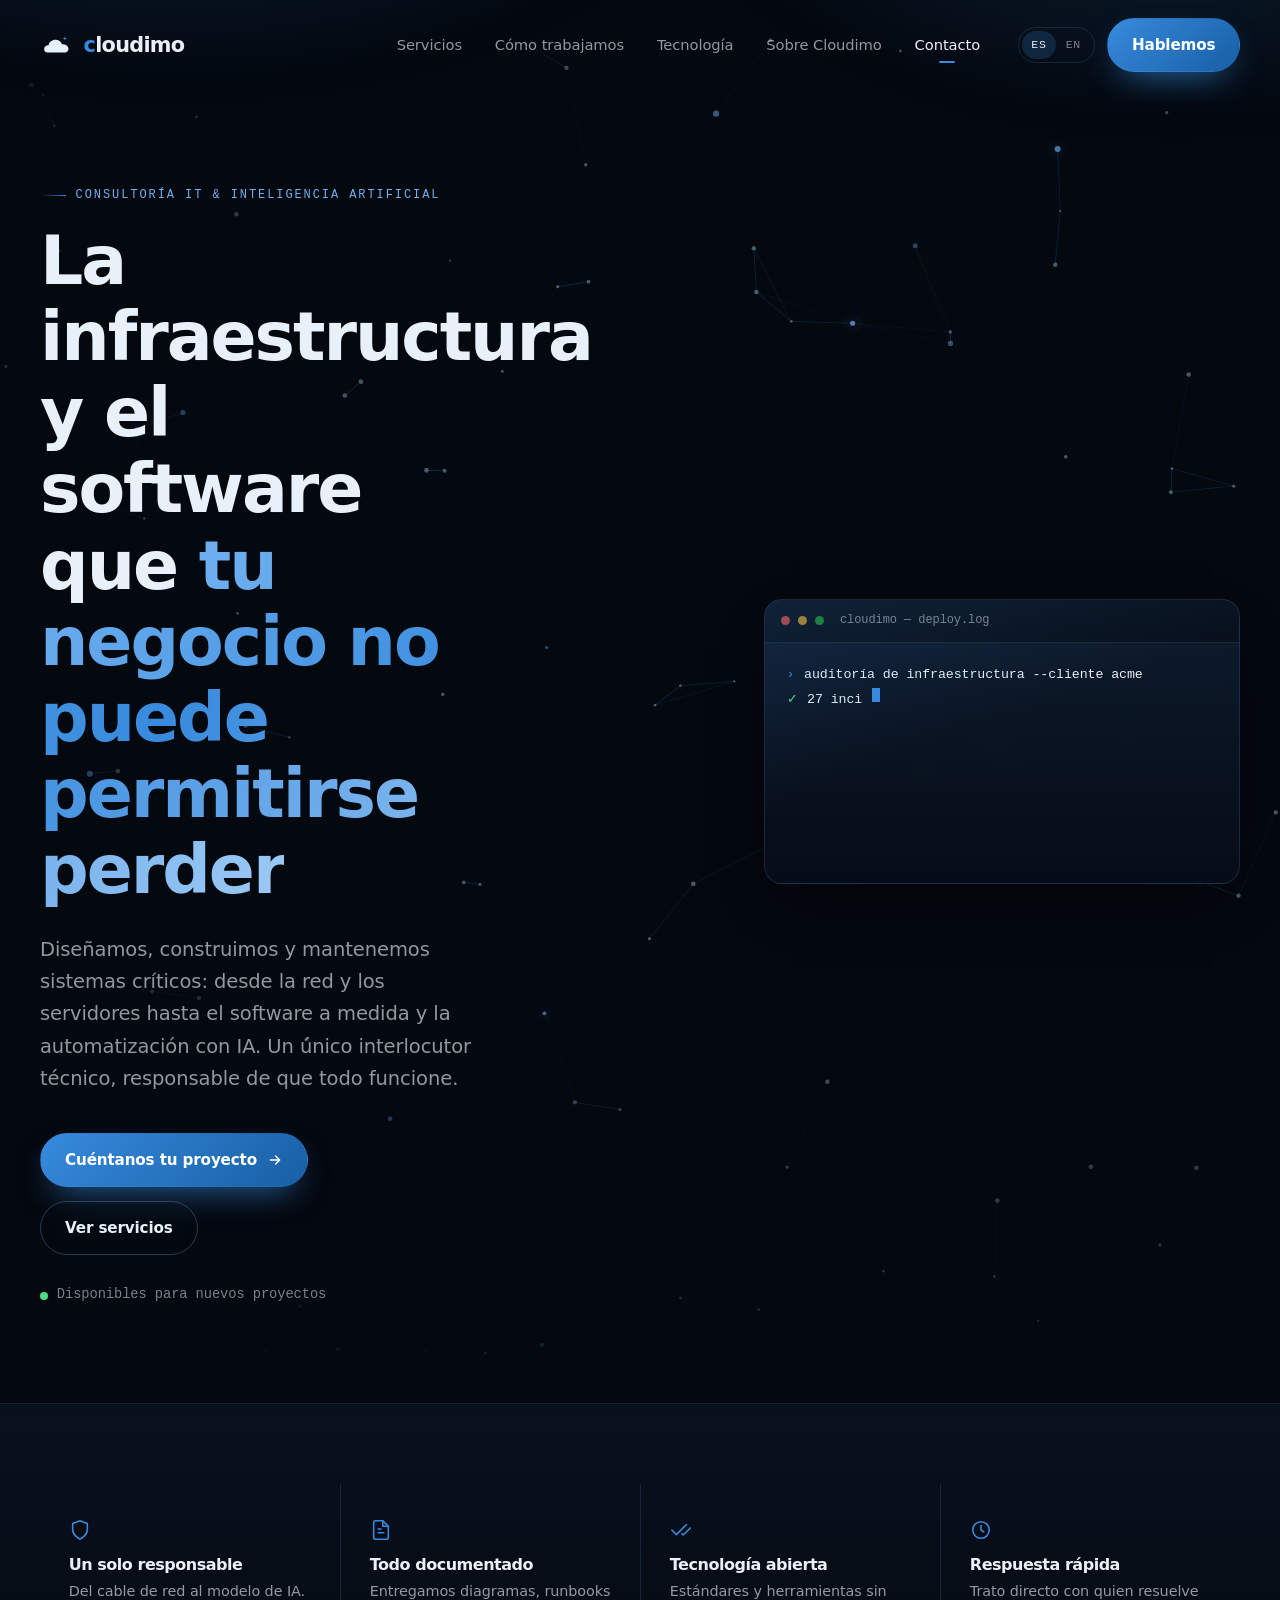
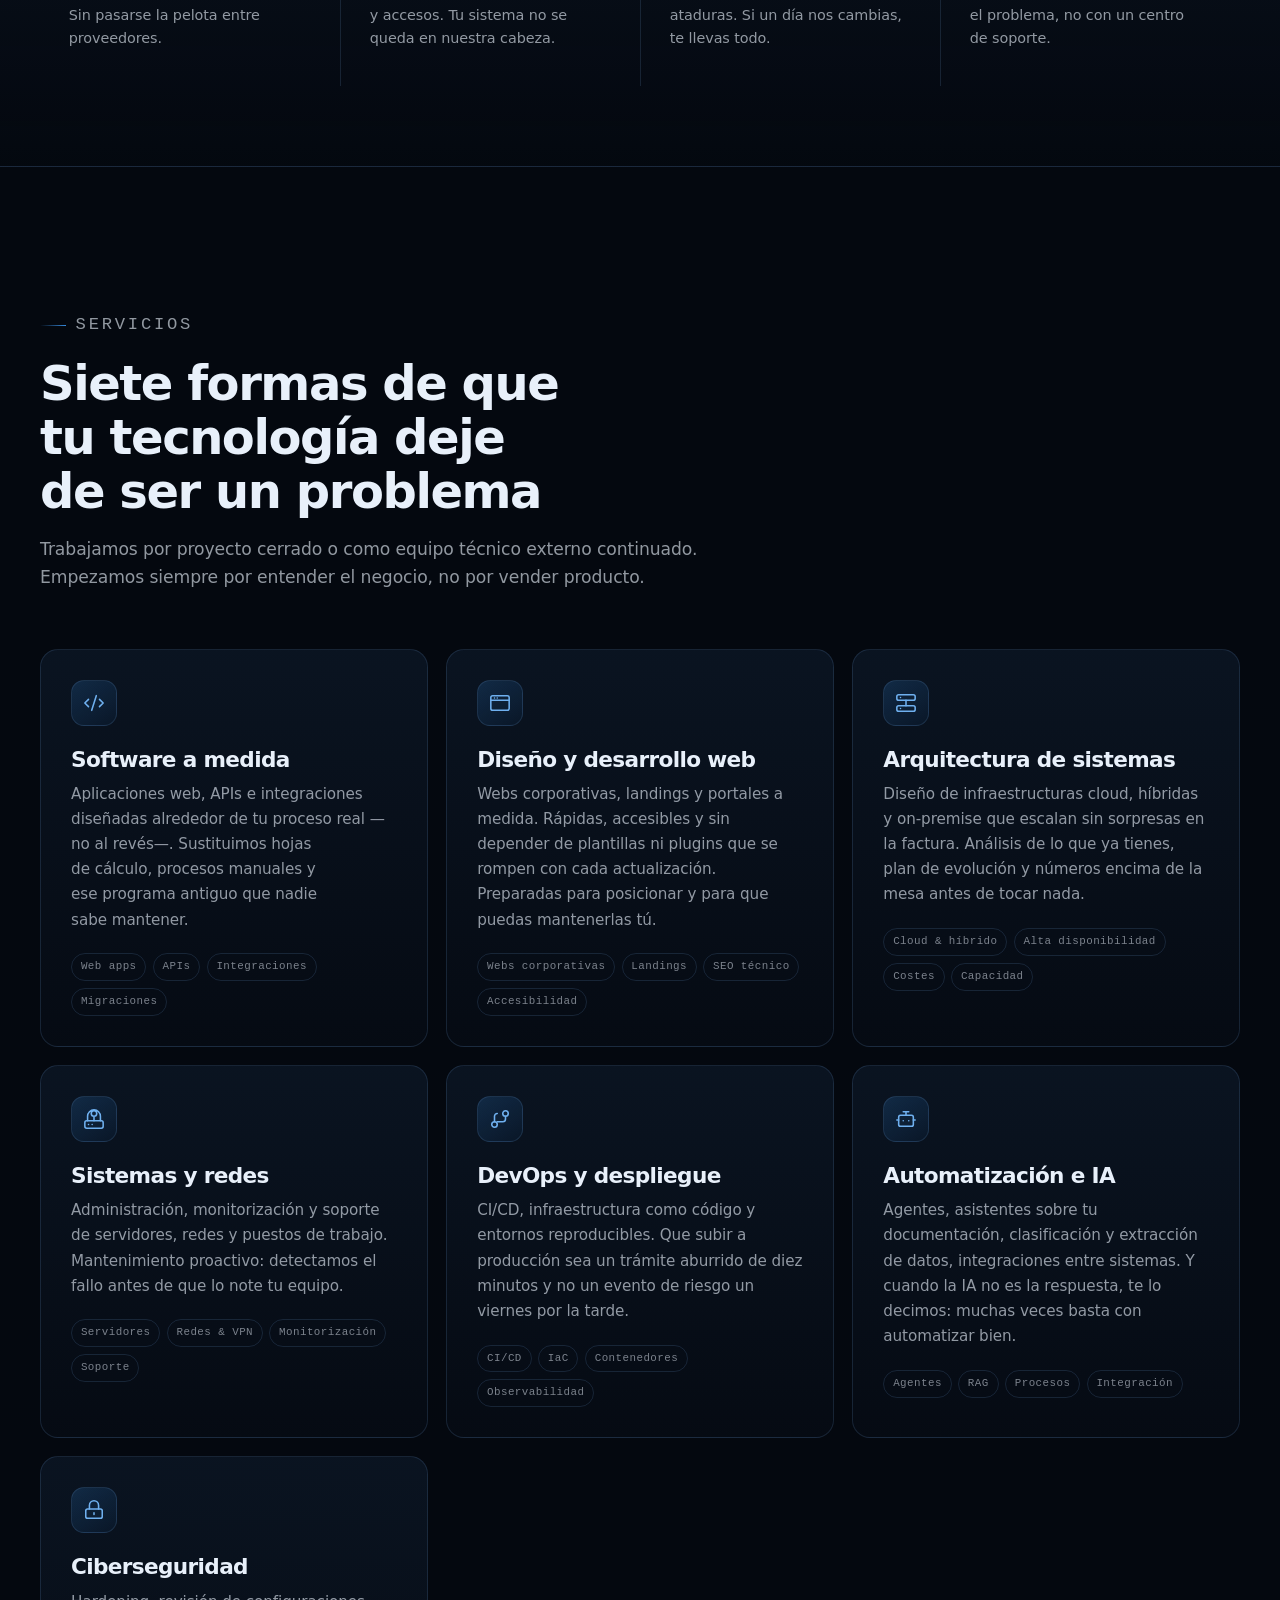
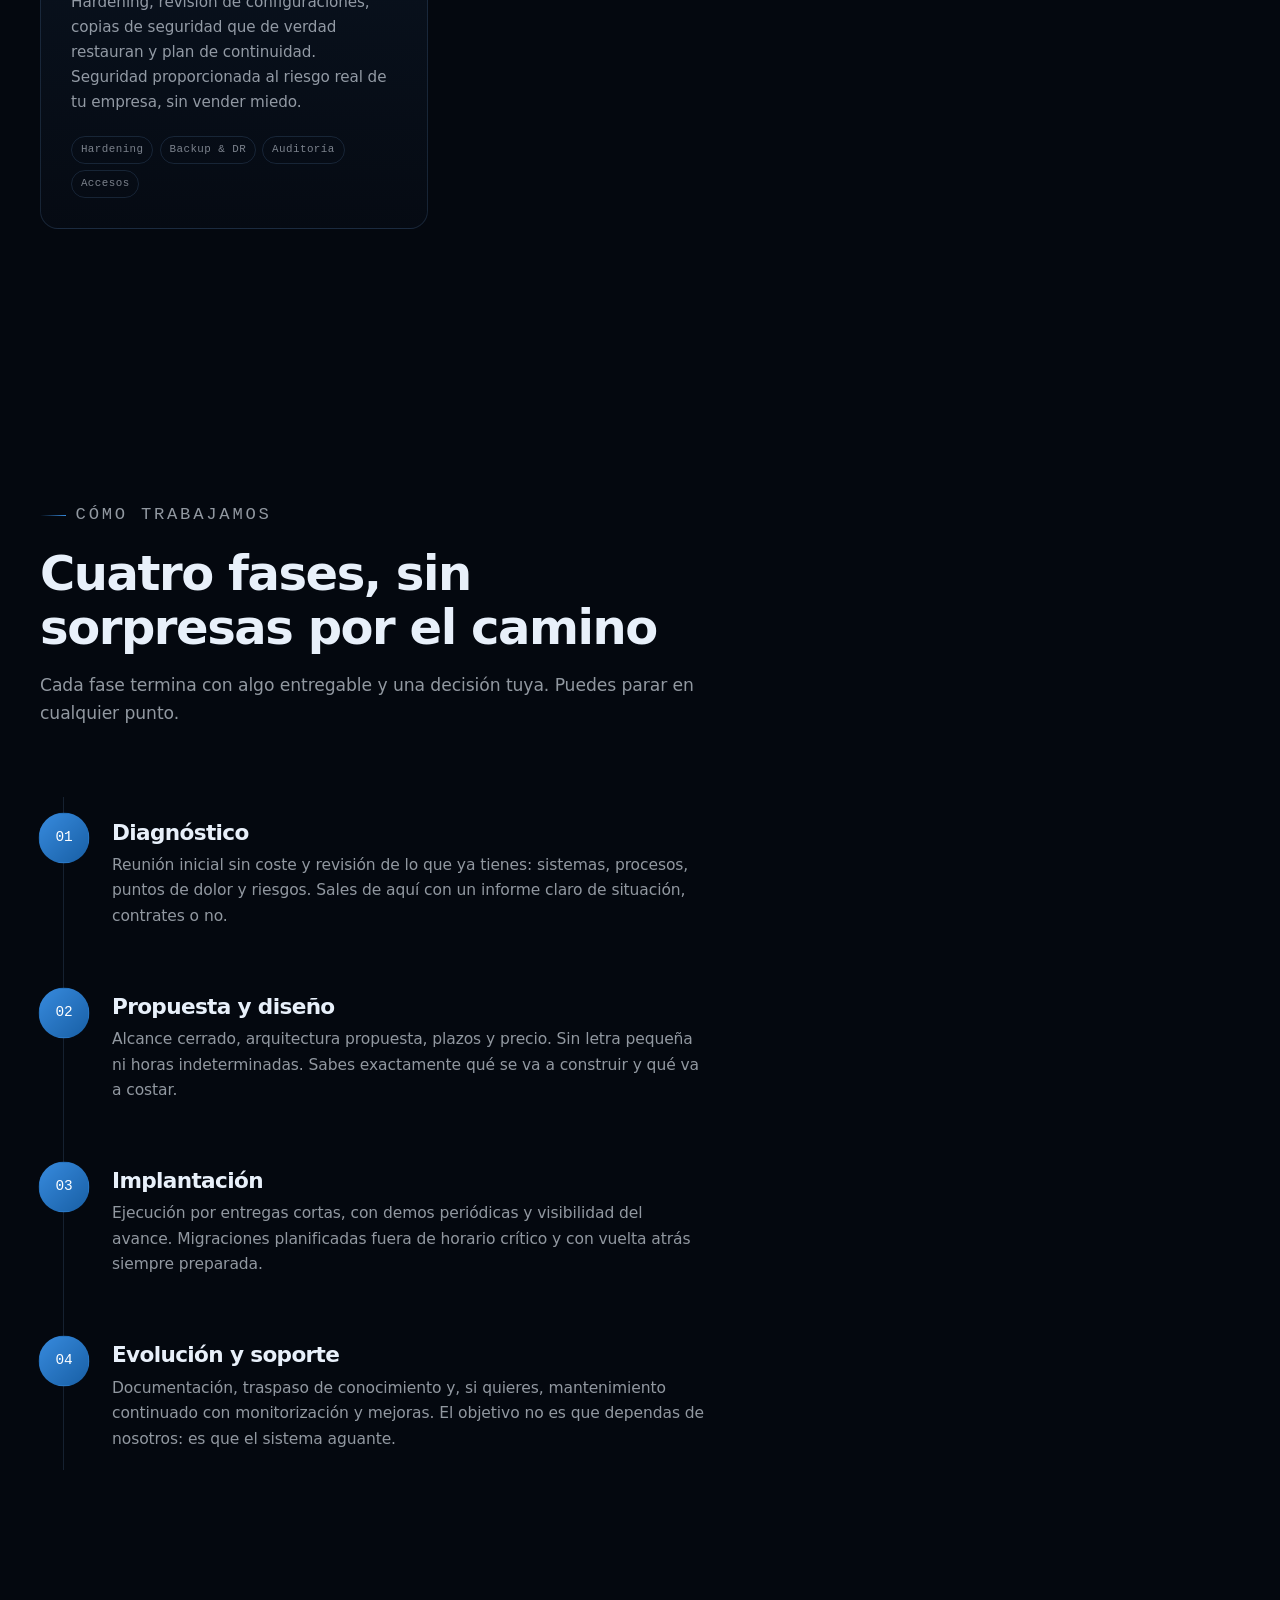
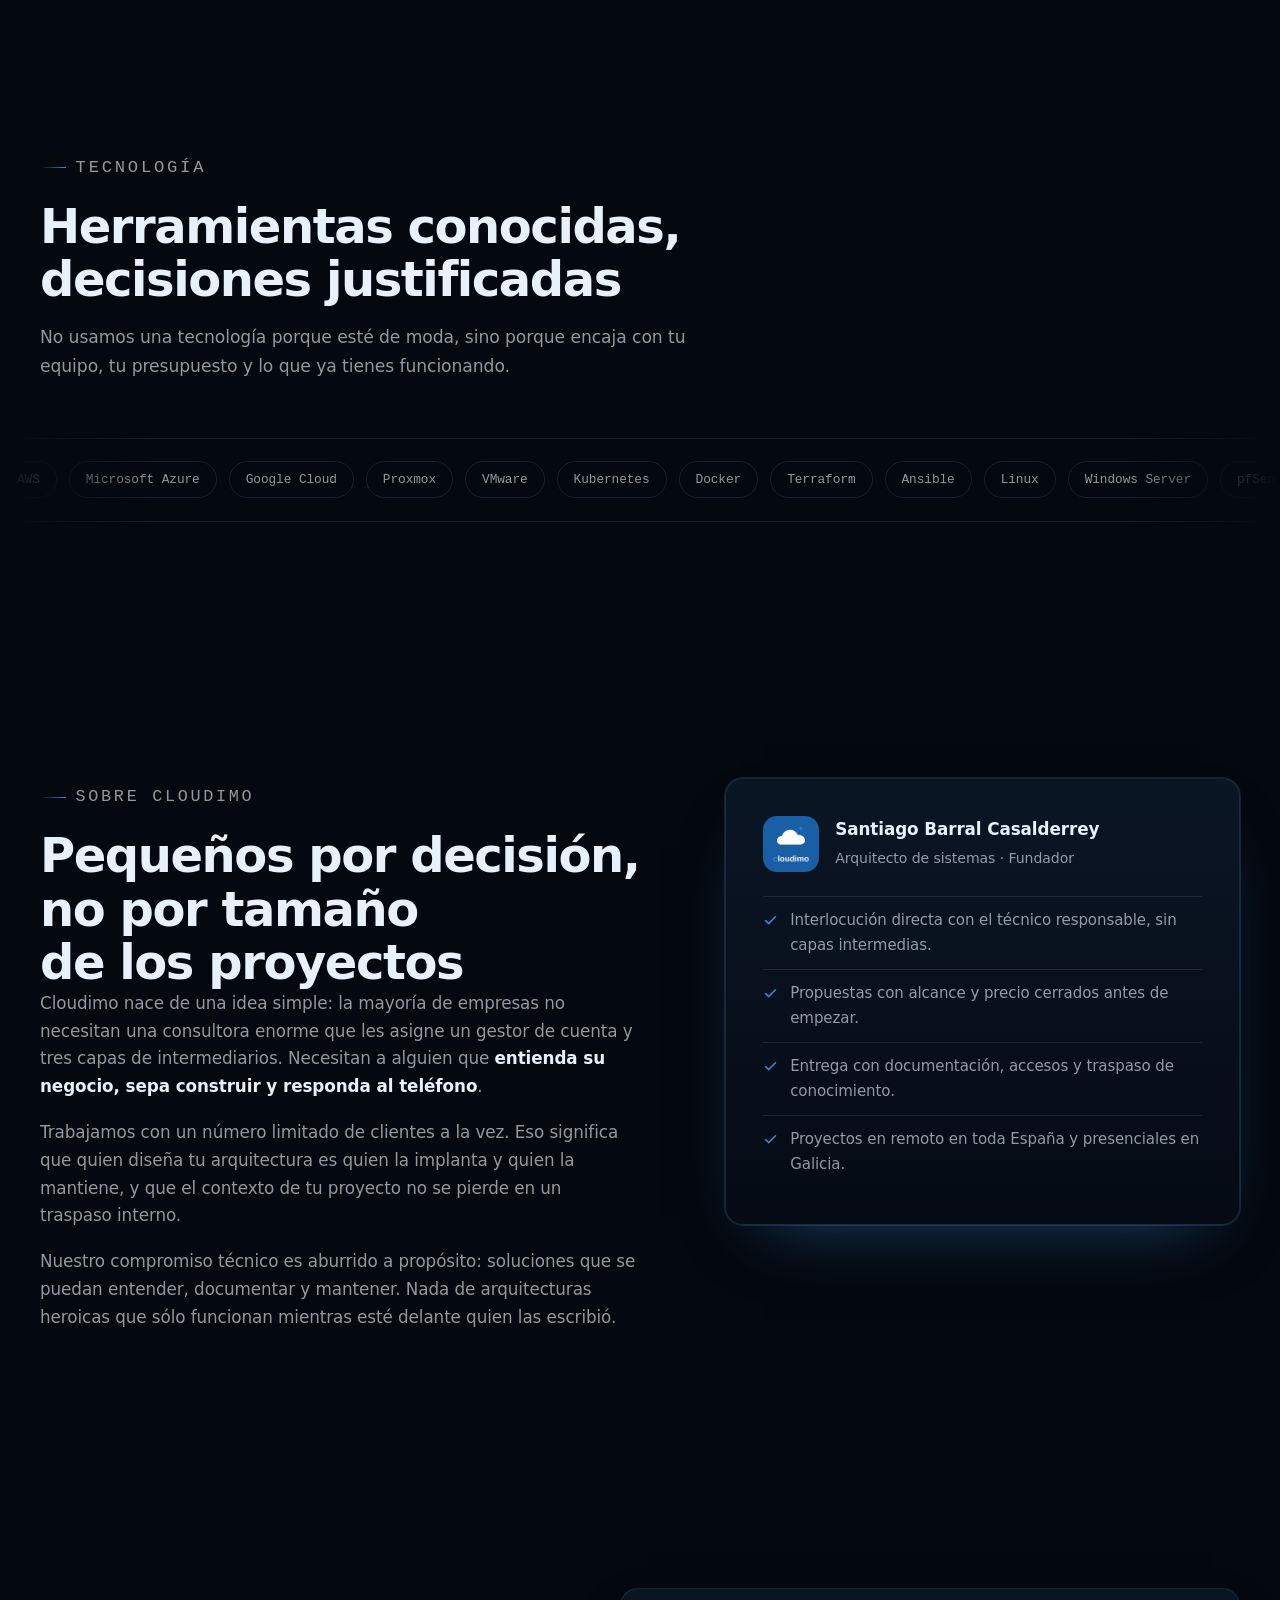
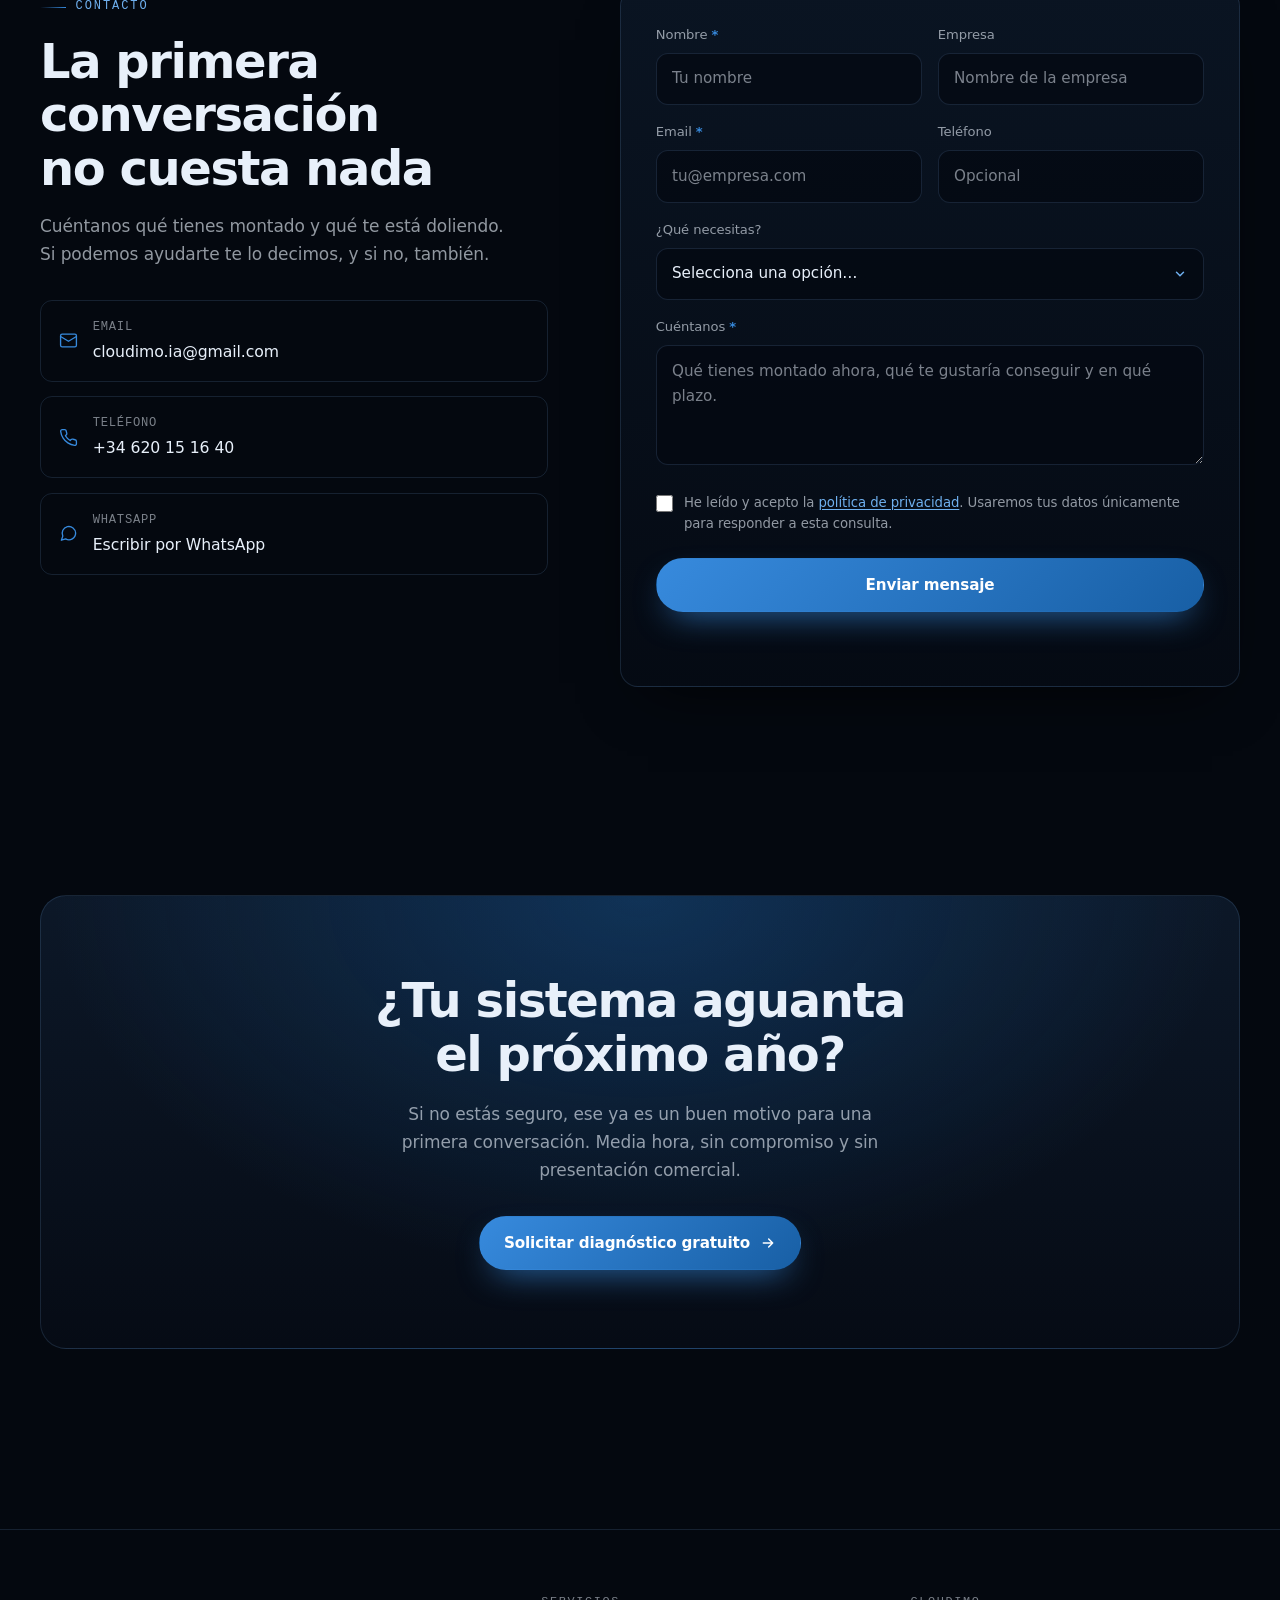
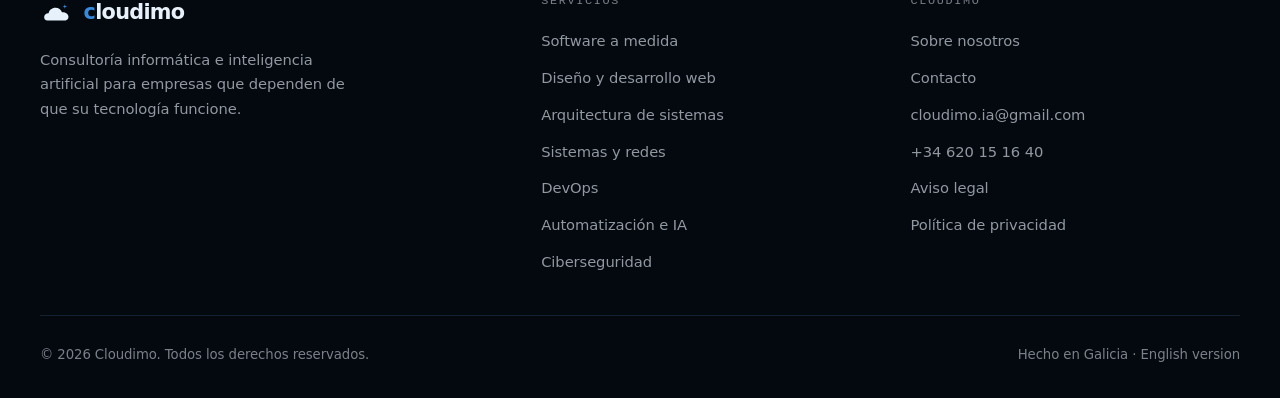
==== commit 2aa82170: "Add web design service; fix asset caching so CSS/JS updates reach visitors The _headers rule marked " ====
--- a/index.html
+++ b/index.html
@@ -4,7 +4,7 @@
 <meta charset="utf-8">
 <meta name="viewport" content="width=device-width, initial-scale=1">
 <title>Cloudimo — Consultoría IT e Inteligencia Artificial</title>
-<meta name="description" content="Consultoría informática e IA: software a medida, arquitectura de sistemas, DevOps, mantenimiento de sistemas y redes, automatización y ciberseguridad. Proyectos llave en mano para empresas.">
+<meta name="description" content="Consultoría informática e IA: diseño y desarrollo web, software a medida, arquitectura de sistemas, DevOps, redes, automatización y ciberseguridad para empresas.">
 <meta name="author" content="Cloudimo">
 <meta name="theme-color" content="#04080F">
 <link rel="canonical" href="https://cloudimo.es/">
@@ -47,7 +47,8 @@
     "jobTitle": "Arquitecto de sistemas"
   },
   "knowsAbout": [
-    "Arquitectura de sistemas", "Desarrollo de software a medida", "DevOps",
+    "Diseño y desarrollo de páginas web", "Arquitectura de sistemas",
+    "Desarrollo de software a medida", "DevOps",
     "Administración de sistemas y redes", "Inteligencia artificial aplicada",
     "Automatización de procesos", "Ciberseguridad"
   ]
@@ -169,7 +170,7 @@
     <div class="shell">
       <div class="section-head reveal">
         <p class="eyebrow">Servicios</p>
-        <h2>Seis formas de que tu tecnología deje de ser un problema</h2>
+        <h2>Siete formas de que tu tecnología deje de ser un problema</h2>
         <p>
           Trabajamos por proyecto cerrado o como equipo técnico externo continuado.
           Empezamos siempre por entender el negocio, no por vender producto.
@@ -189,6 +190,17 @@
         </article>
 
         <article class="card reveal" style="--d:70ms">
+          <div class="card__icon"><svg width="22" height="22" viewBox="0 0 24 24" fill="none" stroke="currentColor" stroke-width="1.7" stroke-linecap="round" stroke-linejoin="round" aria-hidden="true"><rect x="2" y="4" width="20" height="16" rx="2"/><path d="M2 9h20M6 6.5h.01M9 6.5h.01"/></svg></div>
+          <h3>Diseño y desarrollo web</h3>
+          <p>
+            Webs corporativas, landings y portales a medida. Rápidas, accesibles y sin
+            depender de plantillas ni plugins que se rompen con cada actualización.
+            Preparadas para posicionar y para que puedas mantenerlas tú.
+          </p>
+          <ul class="card__tags"><li>Webs corporativas</li><li>Landings</li><li>SEO técnico</li><li>Accesibilidad</li></ul>
+        </article>
+
+        <article class="card reveal" style="--d:140ms">
           <div class="card__icon"><svg width="22" height="22" viewBox="0 0 24 24" fill="none" stroke="currentColor" stroke-width="1.7" stroke-linecap="round" stroke-linejoin="round" aria-hidden="true"><rect x="2" y="3" width="20" height="6" rx="2"/><rect x="2" y="15" width="20" height="6" rx="2"/><path d="M6 6h.01M6 18h.01M12 9v6"/></svg></div>
           <h3>Arquitectura de sistemas</h3>
           <p>
@@ -199,7 +211,7 @@
           <ul class="card__tags"><li>Cloud &amp; híbrido</li><li>Alta disponibilidad</li><li>Costes</li><li>Capacidad</li></ul>
         </article>
 
-        <article class="card reveal" style="--d:140ms">
+        <article class="card reveal" style="--d:210ms">
           <div class="card__icon"><svg width="22" height="22" viewBox="0 0 24 24" fill="none" stroke="currentColor" stroke-width="1.7" stroke-linecap="round" stroke-linejoin="round" aria-hidden="true"><rect x="2" y="14" width="20" height="8" rx="2"/><path d="M6 18h.01M10 18h.01"/><path d="M12 14V9m0 0a3 3 0 1 0 0-6 3 3 0 0 0 0 6zM5 14V9a7 7 0 0 1 14 0v5"/></svg></div>
           <h3>Sistemas y redes</h3>
           <p>
@@ -210,7 +222,7 @@
           <ul class="card__tags"><li>Servidores</li><li>Redes &amp; VPN</li><li>Monitorización</li><li>Soporte</li></ul>
         </article>
 
-        <article class="card reveal" style="--d:210ms">
+        <article class="card reveal" style="--d:280ms">
           <div class="card__icon"><svg width="22" height="22" viewBox="0 0 24 24" fill="none" stroke="currentColor" stroke-width="1.7" stroke-linecap="round" stroke-linejoin="round" aria-hidden="true"><circle cx="18" cy="6" r="3"/><circle cx="6" cy="18" r="3"/><path d="M18 9v3a3 3 0 0 1-3 3H9M6 15V9a3 3 0 0 1 3-3"/></svg></div>
           <h3>DevOps y despliegue</h3>
           <p>
@@ -221,7 +233,7 @@
           <ul class="card__tags"><li>CI/CD</li><li>IaC</li><li>Contenedores</li><li>Observabilidad</li></ul>
         </article>
 
-        <article class="card reveal" style="--d:280ms">
+        <article class="card reveal" style="--d:350ms">
           <div class="card__icon"><svg width="22" height="22" viewBox="0 0 24 24" fill="none" stroke="currentColor" stroke-width="1.7" stroke-linecap="round" stroke-linejoin="round" aria-hidden="true"><rect x="4" y="8" width="16" height="12" rx="2"/><path d="M12 8V4M9 4h6M9 14h.01M15 14h.01M2 13h2M20 13h2"/></svg></div>
           <h3>Automatización e IA</h3>
           <p>
@@ -232,7 +244,7 @@
           <ul class="card__tags"><li>Agentes</li><li>RAG</li><li>Procesos</li><li>Integración</li></ul>
         </article>
 
-        <article class="card reveal" style="--d:350ms">
+        <article class="card reveal" style="--d:420ms">
           <div class="card__icon"><svg width="22" height="22" viewBox="0 0 24 24" fill="none" stroke="currentColor" stroke-width="1.7" stroke-linecap="round" stroke-linejoin="round" aria-hidden="true"><rect x="3" y="11" width="18" height="10" rx="2"/><path d="M7 11V7a5 5 0 0 1 10 0v4M12 15v2"/></svg></div>
           <h3>Ciberseguridad</h3>
           <p>
@@ -464,6 +476,7 @@
           <select name="servicio">
             <option value="">Selecciona una opción…</option>
             <option>Software a medida</option>
+            <option>Diseño y desarrollo web</option>
             <option>Arquitectura de sistemas</option>
             <option>Mantenimiento de sistemas y redes</option>
             <option>DevOps y despliegue</option>
@@ -530,6 +543,7 @@
         <h4>Servicios</h4>
         <ul class="footer__links">
           <li><a href="#servicios">Software a medida</a></li>
+          <li><a href="#servicios">Diseño y desarrollo web</a></li>
           <li><a href="#servicios">Arquitectura de sistemas</a></li>
           <li><a href="#servicios">Sistemas y redes</a></li>
           <li><a href="#servicios">DevOps</a></li>
--- a/assets/css/styles.css
+++ b/assets/css/styles.css
@@ -29,7 +29,8 @@
 
   --text:         #E8F0FA;
   --text-muted:   rgba(232, 240, 250, 0.62);
-  --text-faint:   rgba(232, 240, 250, 0.40);
+  /* 0.52 es el mínimo que mantiene 4.5:1 (WCAG AA) sobre --ink. No bajar. */
+  --text-faint:   rgba(232, 240, 250, 0.52);
 
   --line:         rgba(120, 170, 225, 0.16);
   --line-strong:  rgba(120, 170, 225, 0.32);
